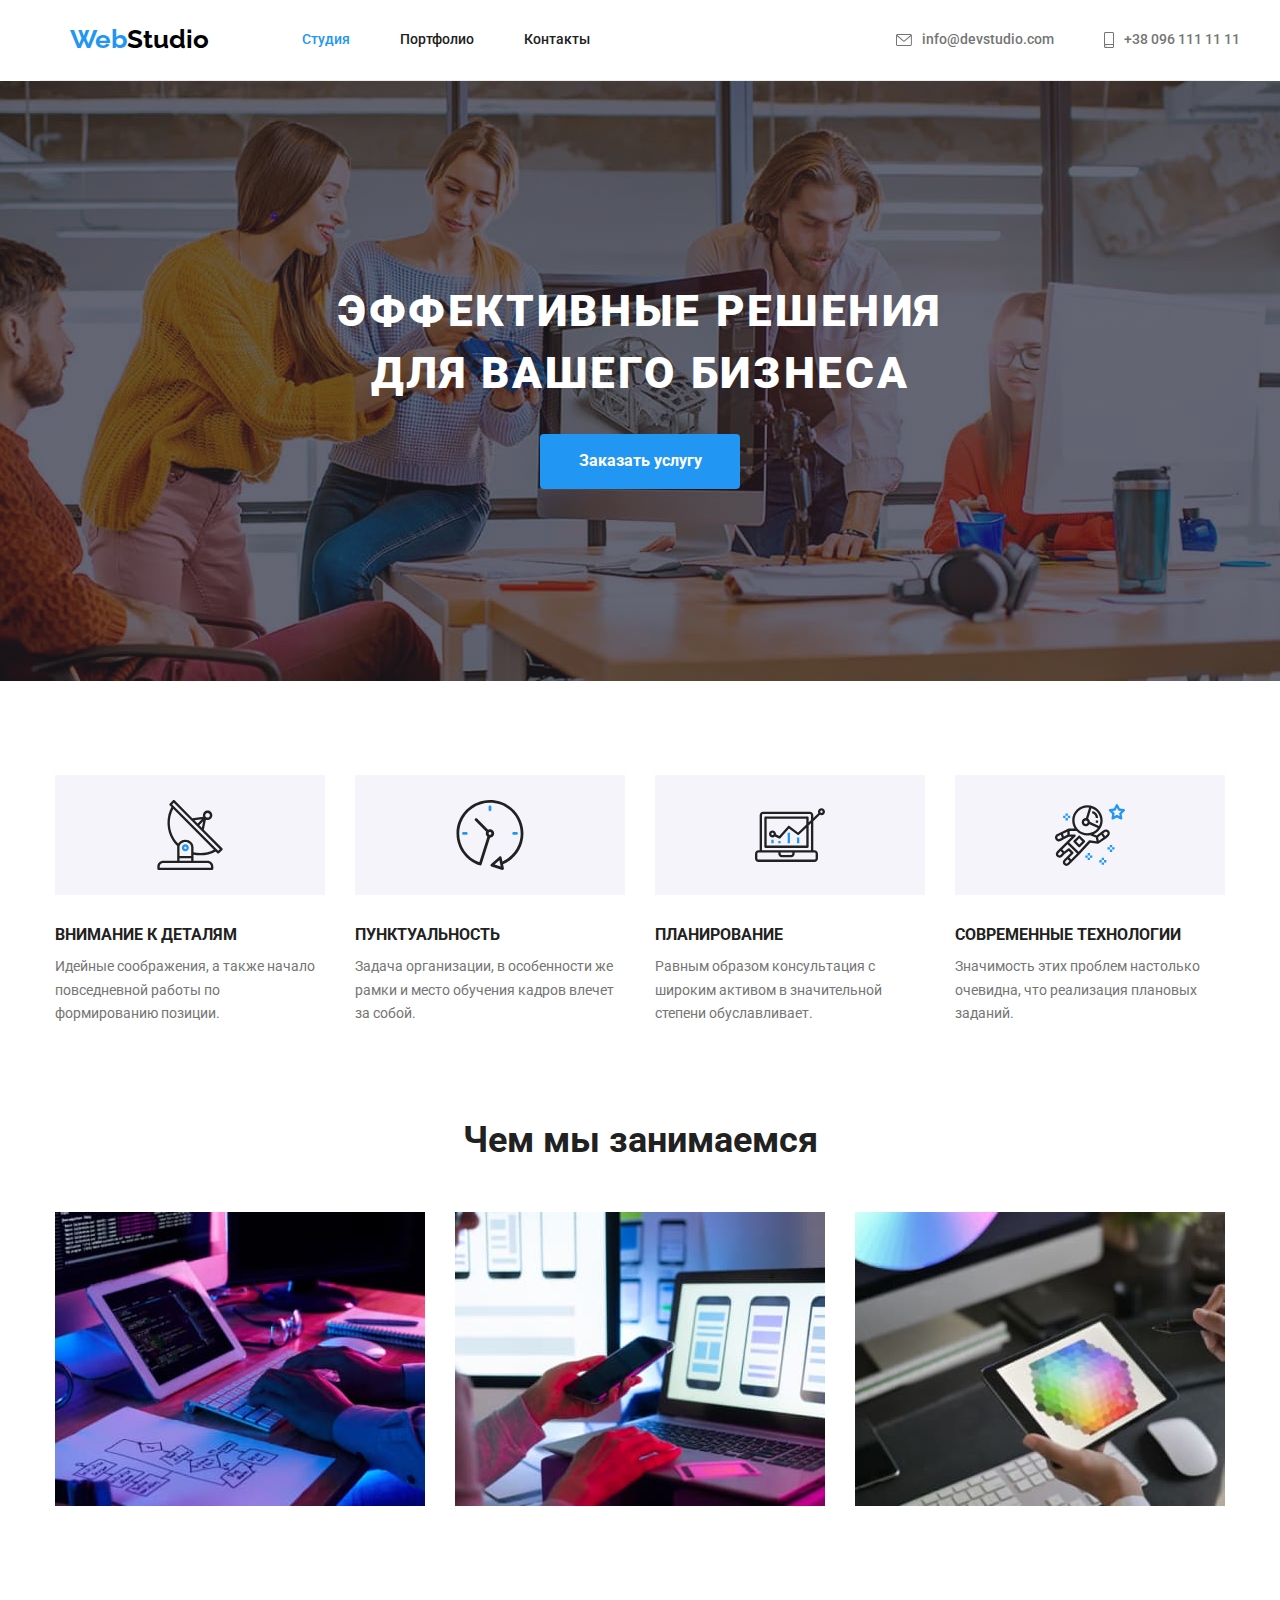
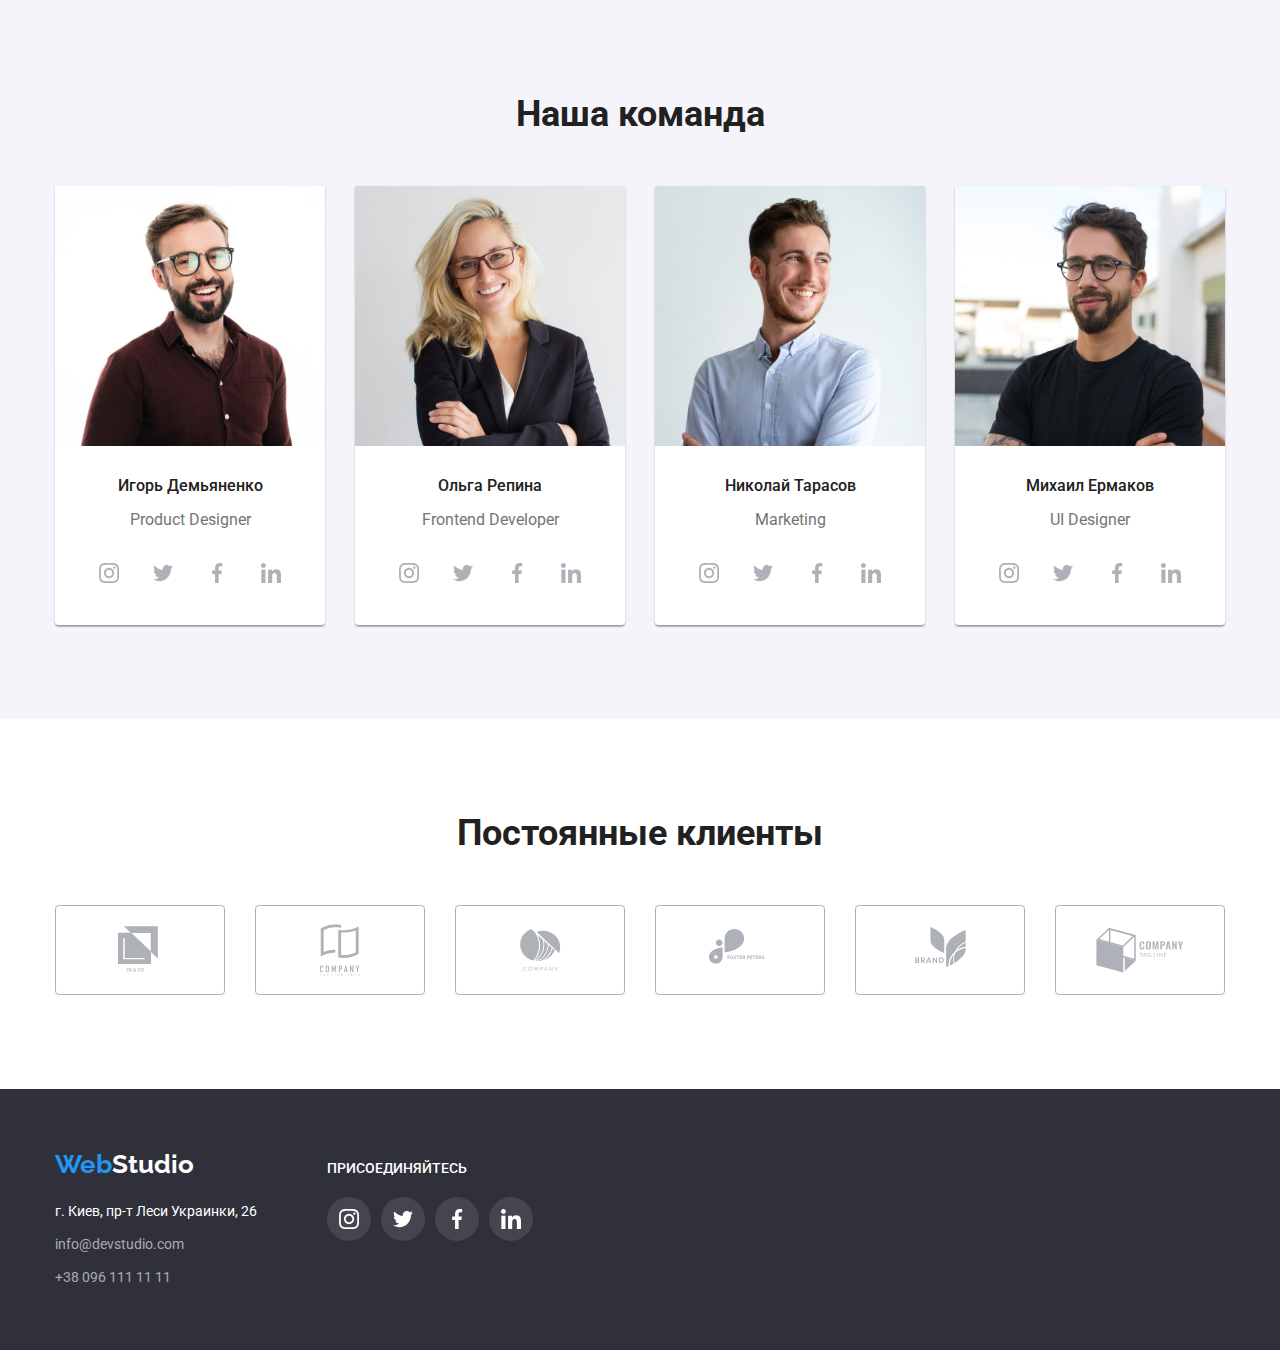
==== index.html @ cbf0e0e3 "Update index.html" ====
<!DOCTYPE html>
<html lang="ru">
<head>
    <meta charset="UTF-8">
    <meta name="viewport" content="width=device-width, initial-scale=1.0">
    <title>WebStudio</title>
    <link rel="stylesheet" href="https://cdnjs.cloudflare.com/ajax/libs/modern-normalize/1.0.0/modern-normalize.min.css">
    <link rel="preconnect" href="https://fonts.gstatic.com">
    <link 
        href="https://fonts.googleapis.com/css2?family=Raleway:wght@700&family=Roboto:wght@400;500;700;900&display=swap"
    rel="stylesheet">
    <link rel="stylesheet" href="./css/styles.css">
</head>
<body>

    <!-- HEADER -->

    <header class="container header">
        <div class="container header-nav">
        <nav class="navigation">
            <a href="./index.html" class="logo">
                <span class="logo-title">Web</span>Studio
            </a>
            <ul class="site-nav list">
                <li class="item"><a href="./index.html" class="site-nav-link current">Студия</a></li>
                <li class="item"><a href="./portfolio.html" class="site-nav-link">Портфолио</a></li>
                <li class="item"><a href="#" class="site-nav-link">Контакты</a></li>
            </ul>
        </nav>
            <ul class="auth-nav list">
                <li class="item">
                    <a href="mailtoinfo@devstudio.com" class="auth-nav-link envelope">
                        <svg class="icon-nav" width="16" height="12">
                            <use href="./images/sprite.svg#envelope"></use>
                        </svg>info@devstudio.com
                    </a>
                </li>
                   
                <li class="item">
                    <a href="tel:+380961111111" class="auth-nav-link smartphone">
                        <svg class="icon-nav" width="10" height="16">
                            <use href="./images/sprite.svg#smartphone"></use>
                        </svg>+38 096 111 11 11
                    </a>
                </li>
                </ul>
        </div> 
    </header>
    <!-- MAIN -->


    <main>
        <section class="hero overlay">
            <div class="container">
                <!-- <div class="hero-text"> -->
                    <h1 class="hero-title">Эффективные решения для вашего бизнеса</h1>
                    <button type="button" class="hero-btn">Заказать услугу</button>
                <!-- </div>  -->
            </div>
        </section>

        <section class="section-specifics">
            <!-- Особенности -->
                <!-- <h2>Особенности</h2> -->
            <div class="container">
                <ul class="features list">
                    <li class="item">
                        <div class="thumb">
                            <svg class="icon" width="70" height="70">
                                <use href="./images/sprite.svg#antenna"></use>
                            </svg>
                        </div>
                        <h3 class="section-subtitle">Внимание к деталям</h3>
                        <p class="section-text">Идейные соображения, а также начало повседневной работы по формированию позиции.</p>
                    </li>
                    <li class="item">
                        <div class="thumb">
                            <svg class="icon" width="70" height="70">
                                <use href="./images/sprite.svg#clock"></use>
                            </svg>
                        </div>
                        <h3 class="section-subtitle">Пунктуальность</h3>
                        <p class="section-text">Задача организации, в особенности же рамки и место обучения кадров влечет за собой.</p>
                    </li>
                    <li class="item">
                        <div class="thumb">
                            <svg class="icon" width="70" height="70">
                                <use href="./images/sprite.svg#diagram"></use>
                            </svg>
                        </div>
                        <h3 class="section-subtitle">Планирование</h3>
                        <p class="section-text">Равным образом консультация с широким активом в значительной степени обуславливает.</p>
                    </li>
                    <li class="item">
                        <div class="thumb">
                            <svg class="icon" width="70" height="70">
                                <use href="./images/sprite.svg#astronaut"></use>
                            </svg>
                        </div>
                        <h3 class="section-subtitle">Современные технологии</h3>
                        <p class="section-text">Значимость этих проблем настолько очевидна, что реализация плановых заданий.</p>
                    </li> 
                </ul> 
            </div> 
        </section>
    <!-- Чем мы занимаемся -->
    <section class="section-function">
        <div class="container">
            <h2 class="section-title">Чем мы занимаемся</h2>
                <ul class="section-work list">
                    <li class="item">
                        <img src="./images/img_1.jpg" alt="Человек за столом пишет код на планшете" width="370" height="294">
                    </li>
                    <li class="item">
                        <img src="./images/img_2.jpg" alt="Человек с телефоном в рука перед ним стоит ноутбук" width="370" height="294">
                    </li>
                    <li class="item">
                        <img src="./images/img_3.jpg" alt="Человек с планшетом в руках" width="370" height="294">
                    </li>
                </ul>
        </div>
    </section>
    <!-- Наша команда -->
    <section class="section instruction">
        <div class="container">
            <h2 class="section-title">Наша команда</h2>
                <ul class="section-instruction list">
                    <li class="item">
                        <img src="./images/team/igor.jpg" alt="Игорь Демьяненко" width="270" height="260">
                        <div class="masters-contact">
                            <h3 class="section-team">Игорь Демьяненко</h3>
                            <p lang="en" class="section-team-text">Product Designer</p>
                            <ul class="social-list list">
                                <li class="social-list-item">
                                    <a href="" class="social-list-link">
                                        <svg class="social-list-icon">
                                            <use href="./images/sprite.svg#instagram"></use>
                                        </svg>
                                    </a>
                                </li>
                                <li class="social-list-item">
                                    <a href="" class="social-list-link">
                                        <svg class="social-list-icon">
                                            <use href="./images/sprite.svg#twitter"></use>
                                        </svg>
                                    </a>
                                </li>
                                <li class="social-list-item">
                                    <a href="" class="social-list-link">
                                        <svg class="social-list-icon">
                                            <use href="./images/sprite.svg#facebook"></use>
                                        </svg>
                                    </a>
                                </li>
                                <li class="social-list-item">
                                    <a href="" class="social-list-link">
                                        <svg class="social-list-icon">
                                            <use href="./images/sprite.svg#linkedin"></use>
                                        </svg>
                                    </a>
                                </li>
                            </ul>
                        </div>
                    </li>
                    <li class="item">
                        <img src="./images/team/olga.jpg" alt="Ольга Репина" width="270" height="260">
                        <div class="masters-contact">
                            <h3 class="section-team">Ольга Репина</h3>
                            <p lang="en" class="section-team-text">Frontend Developer</p>
                            <ul class="social-list list">
                                <li class="social-list-item">
                                    <a href="" class="social-list-link">
                                        <svg class="social-list-icon">
                                            <use href="./images/sprite.svg#instagram"></use>
                                        </svg>
                                    </a>
                                </li>
                                <li class="social-list-item">
                                    <a href="" class="social-list-link">
                                        <svg class="social-list-icon">
                                            <use href="./images/sprite.svg#twitter"></use>
                                        </svg>
                                    </a>
                                </li>
                                <li class="social-list-item">
                                    <a href="" class="social-list-link">
                                        <svg class="social-list-icon">
                                            <use href="./images/sprite.svg#facebook"></use>
                                        </svg>
                                    </a>
                                </li>
                                <li class="social-list-item">
                                    <a href="" class="social-list-link">
                                        <svg class="social-list-icon">
                                            <use href="./images/sprite.svg#linkedin"></use>
                                        </svg>
                                    </a>
                                </li>
                            </ul>
                        </div>
                    </li>
                    <li class="item">
                        <img src="./images/team/nikolay.jpg" alt="Николай Тарасов" width="270" height="260">
                        <div class="masters-contact">
                            <h3 class="section-team">Николай Тарасов</h3>
                            <p lang="en" class="section-team-text">Marketing</p>
                            <ul class="social-list list">
                                <li class="social-list-item">
                                    <a href="" class="social-list-link">
                                        <svg class="social-list-icon">
                                            <use href="./images/sprite.svg#instagram"></use>
                                        </svg>
                                    </a>
                                </li>
                                <li class="social-list-item">
                                    <a href="" class="social-list-link">
                                        <svg class="social-list-icon">
                                            <use href="./images/sprite.svg#twitter"></use>
                                        </svg>
                                    </a>
                                </li>
                                <li class="social-list-item">
                                    <a href="" class="social-list-link">
                                        <svg class="social-list-icon">
                                            <use href="./images/sprite.svg#facebook"></use>
                                        </svg>
                                    </a>
                                </li>
                                <li class="social-list-item">
                                    <a href="" class="social-list-link">
                                        <svg class="social-list-icon">
                                            <use href="./images/sprite.svg#linkedin"></use>
                                        </svg>
                                    </a>
                                </li>
                            </ul>
                        </div>
                    </li>
                    <li class="item">
                        <img src="./images/team/michele.jpg" alt="Михаил Ермаков" width="270" height="260">
                        <div class="masters-contact">
                            <h3 class="section-team">Михаил Ермаков</h3>
                            <p lang="en" class="section-team-text">UI Designer</p>
                            <ul class="social-list list">
                                <li class="social-list-item">
                                    <a href="" class="social-list-link">
                                        <svg class="social-list-icon">
                                            <use href="./images/sprite.svg#instagram"></use>
                                        </svg>
                                    </a>
                                </li>
                                <li class="social-list-item">
                                    <a href="" class="social-list-link">
                                        <svg class="social-list-icon">
                                            <use href="./images/sprite.svg#twitter"></use>
                                        </svg>
                                    </a>
                                </li>
                                <li class="social-list-item">
                                    <a href="" class="social-list-link">
                                        <svg class="social-list-icon">
                                            <use href="./images/sprite.svg#facebook"></use>
                                        </svg>
                                    </a>
                                </li>
                                <li class="social-list-item">
                                    <a href="" class="social-list-link">
                                        <svg class="social-list-icon">
                                            <use href="./images/sprite.svg#linkedin"></use>
                                        </svg>
                                    </a>
                                </li>
                            </ul>
                        </div>
                </ul>
        </div>
    </section>

    <section class="section company-clients">
            <div class="container">
                <h2 class="section-title">Постоянные клиенты</h2>
                <ul class="company-list list">
                    <li class="company-list-item">
                        <a href="" class="company-list-link">
                            <svg class="company-list-icon" width="44" height="49">
                                <use href="./images/sprite.svg#yaco"></use>
                            </svg>
                        </a>
                    </li>
                    <li class="company-list-item">
                        <a href="" class="company-list-link">
                            <svg class="company-list-icon" width="40" height="52">
                                <use href="./images/sprite.svg#company-tagline-here"></use>
                            </svg>
                        </a>
                    </li>
                    <li class="company-list-item">
                        <a href="" class="company-list-link">
                            <svg class="company-list-icon" width="41" height="42">
                                <use href="./images/sprite.svg#company"></use>
                            </svg>
                        </a>
                    </li>
                    <li class="company-list-item">
                        <a href="" class="company-list-link">
                            <svg class="company-list-icon" width="79" height="42">
                                <use href="./images/sprite.svg#foster-peters"></use>
                            </svg>
                        </a>
                    </li>
                    <li class="company-list-item">
                        <a href="" class="company-list-link">
                            <svg class="company-list-icon" width="59" height="47">
                                <use href="./images/sprite.svg#brand"></use>
                            </svg>
                        </a>
                    </li>
                    <li class="company-list-item">
                        <a href="" class="company-list-link">
                            <svg class="company-list-icon" width="88" height="45">
                                <use href="./images/sprite.svg#company-tagline"></use>
                            </svg>
                        </a>
                    </li>
                </ul>
            </div>
    </section>
    </main>

    <!-- FOOTER -->

    <footer class="section-footer">
        <div class="container footer">
            <div class="footer-adress">
                <a href="./index.html" class="footer-logo">
                <span class="logo-title">Web</span>Studio
                </a>
                <address>
                <p class="footer-contacts">г. Киев, пр-т Леси Украинки, 26</p>
                <ul class="footer-nav list">
                    <li class="item"><a href="mailtoinfo@devstudio.com" class="button">info@devstudio.com</a></li>
                    <li class="item"><a href="tel:+380961111111" class="button">+38 096 111 11 11</a></li>
                </ul>  
                </address>
            </div>
            <div class="footer-social">
                <p class="conect">ПРИСОЕДИНЯЙТЕСЬ</p>
                <ul class="footer-social-list list">
                    <li class="footer-social-item">
                        <a href="" class="footer-social-link">
                            <svg class="footer-social-icon">
                                <use href="./images/sprite.svg#instagram"></use>
                            </svg>
                        </a>
                    </li>
                    <li class="footer-social-item">
                        <a href="" class="footer-social-link">
                            <svg class="footer-social-icon">
                                <use href="./images/sprite.svg#twitter"></use>
                            </svg>
                        </a>
                    </li>
                    <li class="footer-social-item">
                        <a href="" class="footer-social-link">
                            <svg class="footer-social-icon">
                                <use href="./images/sprite.svg#facebook"></use>
                            </svg>
                        </a>
                    </li>
                    <li class="footer-social-item">
                        <a href="" class="footer-social-link">
                            <svg class="footer-social-icon">
                                <use href="./images/sprite.svg#linkedin"></use>
                            </svg>
                        </a>
                    </li>
                </ul>

            </div>
        </div>
        
    </footer>
    
</body>
</html>
---- css/styles.css ----
:root {
  --primary-text-color: #212121;
  --title-text-color: #757575;
  --accent-color: #2196f3;
  --primary-write-color: #ffffff;
  --secondary-bg-color: #2f303a;
  --subsecondary-bg-color: #f5f4fa;
  --logo-black-color: #000000;
  --icon-color: #afb1b8;
  --bg-gradient: rgba(47, 48, 58, 0.4);
}

body {
  background-color: var(--primary-write-color);
  color: var(--title-text-color);
  font-family: Roboto, sans-serif;
  font-weight: 500;
  font-size: 14px;
  line-height: 1.2;
}

.list {
  list-style: none;
  padding: 0;
  margin: 0;
}

.container {
  margin-left: auto;
  margin-right: auto;
  padding-left: 15px;
  padding-right: 15px;
  width: 1200px;
}

h1,
h2,
h3,
h4,
h5,
h6,
p {
  margin: 0;
}

img {
  display: block;
}

/* =====HEADER===== */

.header {
  border-bottom: 1px solid #ECECEC;
}

.header-nav {
  display: flex;
  align-items: center;
}

.navigation {
  display: flex;
  align-items: center;
}

.logo {
  display: inline-block;
  padding-top: 24px;
  padding-bottom: 25px;
  margin-right: 93px;

  color: var(--logo-black-color);
  font-family: Raleway, sans-serif;
  font-weight: 700;
  font-size: 26px;
  text-decoration: none;
}

.logo-title {
  color: var(--accent-color);
}

.site-nav {
  display: flex;
}

.site-nav .item:not(:last-child) {
  margin-right: 50px;
}

.site-nav-link {
  display: block;
  padding-top: 32px;
  padding-bottom: 32px;

  color: var(--primary-text-color);
  line-height: 1.14;
  text-decoration: none;
}

.site-nav-link:hover,
.site-nav-link:focus {
  color: var(--accent-color);
}

.site-nav-link.current {
  color: var(--accent-color);
}

.auth-nav {
  display: flex;
  margin-left: auto;
}

.auth-nav .item:not(:last-child) {
  margin-right: 50px;
}

.auth-nav-link {
  display: flex;
  align-items: center;
  padding-top: 32px;
  padding-bottom: 32px;

  color: var(--title-text-color);
  line-height: 1.14;
  text-decoration: none;
}

.auth-nav-link:hover,
.auth-nav-link:focus {
  color: var(--accent-color);
}

.auth-nav-link:hover .icon-nav,
.auth-nav-link:focus .icon-nav {
  fill: var(--accent-color);
}

.icon-nav {
  margin-right: 10px;
  fill: var(--title-text-color);
}

/* =====END HEADER=====  */

/* =====MAIN===== */

/* Hero */

.overlay {
  max-width: 1600px;
  height: 600px;
  margin-right: auto;
  margin-left: auto;
  background-image: linear-gradient(
      to right,
      var(--bg-gradient),
      var(--bg-gradient)
    ),
    url(../images/bg/hero-bg.jpg);
  background-repeat: no-repeat;
  background-position: center;
  background-size: cover;
}

.visually-hidden:not(:focus):not(:active),
input[type="checkbox"].visually-hidden,
input[type="radio"].visually-hidden {
  position: absolute;
  width: 1px;
  height: 1px;
  margin: -1px;
  border: 0;
  padding: 0;
  white-space: nowrap;
  clip-path: inset(100%);
  clip: rect(0 0 0 0);
  overflow: hidden;
}

.hero {
  background-color: var(--secondary-bg-color);
  text-align: center;
  padding-top: 200px;
  padding-bottom: 200px;
}

/* .hero-text {
  margin-left: auto;
  margin-right: auto;
  max-width: 650px;
  height: 200px;
} */

.hero-title {
  width: 700px;
   margin: 0 auto 30px;
   font-weight: 900;
  font-size: 44px;
  line-height: 1.4;
  letter-spacing: .06em;
  text-transform: uppercase;
  color: var(--primary-write-color);
}

.section-progress {
  padding-top: 94px;
  padding-bottom: 94px;
}

.section-specifics {
  padding-top: 94px;
  padding-bottom: 94px;
}

.features {
  display: flex;
  flex-wrap: wrap;
}

.features .item {
  max-width: 270px;
}

.thumb {
  display: flex;
  justify-content: center;
  align-items: center;
  height: 120px;
  margin-bottom: 30px;
  background-color: var(--subsecondary-bg-color);
}

.features .item.item:not(:last-child) {
  margin-right: 30px;
}

.section-subtitle {
  margin-top: 0;
  margin-bottom: 10px;

  color: var(--primary-text-color);
  font-weight: 700;
  text-transform: uppercase;
}

.section-text {
  margin: 0 0;

  font-weight: 400;
  color: var(--title-text-color);
  line-height: 1.7;
}

.section-function {
  padding-bottom: 94px;
}

.section-title {
  margin-top: 0;
  margin-bottom: 50px;

  color: var(--primary-text-color);
  font-weight: 700;
  font-size: 36px;
  line-height: 1.16;
  text-align: center;
}

.section-work {
  display: flex;
}

.section-work .item {
  width: 370px;
}

.section-work .item:not(:last-child) {
  margin-right: 30px;
}

.instruction {
  padding-top: 94px;
  padding-bottom: 94px;
  background-color: var(--subsecondary-bg-color);
}

.section-instruction {
  display: flex;
}

.section-instruction .item {
  width: 270px;

  box-shadow: 0px 2px 1px 0px rgba(0, 0, 0, 0.2),
    0px 1px 1px 0px rgba(0, 0, 0, 0.14), 0px 1px 3px 0px rgba(0, 0, 0, 0.12);
  border-radius: 0px 0px 4px 4px;
}

.section-instruction .item:not(:last-child) {
  margin-right: 30px;
}

.masters-contact {
  text-align: center;

  border-radius: 0px 0px 4px 4px;

  padding: 30px 32px;
  width: 270px;
  background-color: var(--primary-write-color);
}

.section-team {
  font-weight: 500;
  margin-bottom: 10px;

  color: var(--primary-text-color);
  font-size: 16px;
}

.section-team-text {
  font-weight: 400;
  font-size: 16px;
  line-height: 1.9;
  margin-bottom: 16px;
}

.social-list {
  display: flex;
  justify-content: space-between;
}

.social-list-item {
  width: 44px;
  height: 44px;
}

.social-list-link {
  display: flex;
  justify-content: center;
  align-items: center;
  width: 100%;
  height: 100%;
  background-color: var(--primary-write-color);
  border-radius: 50%;
  fill: var(--icon-color);
}

.social-list-link:hover,
.social-list-link:focus {
  background-color: var(--accent-color);
}

.social-list-link:hover .social-list-icon,
.social-list-link:focus .social-list-icon {
  fill: var(--primary-write-color);
}

.social-list-icon {
  width: 20px;
  height: 20px;
}

/* button */

.button-nav {
  justify-content: center;
  display: flex;
  margin-bottom: 35px;
}

.button-nav .item:not(:last-child) {
  margin-right: 8.16px;
}

.btn {
  border: none;
  border-radius: 4px;
  padding: 6px 22px;

  color: var(--primary-text-color);
  background-color: var(--primary-write-color);

  font-weight: 500;
}

.hero-btn {
  min-width: 200px;
  border-radius: 4px;
  border-color: transparent;
  padding: 10px 32px;
  cursor: pointer;

  color: var(--primary-write-color);
  background-color: var(--accent-color);
  font-weight: 700;
  font-size: 16px;
  line-height: 1.9;
}

.button-nav .btn {
  color: var(--primary-text-color);
  background-color: var(--subsecondary-bg-color);
  font-family: inherit;
  font-size: 16px;
  line-height: 1.6;
  cursor: pointer;
}

.button-nav .btn:hover,
.button-nav .btn:focus {
  color: var(--primary-write-color);
  background-color: var(--accent-color);
  box-shadow: 0px 3px 1px rgb(0 0 0 / 10%), 0px 1px 2px rgb(0 0 0 / 8%),
    0px 2px 2px rgb(0 0 0 / 12%);
}

/* Works */

.content {
  display: flex;
  flex-wrap: wrap;
}

.flex-content {
  width: 370px;
  margin-right: 30px;
  margin-bottom: 30px;
}


.flex-content:nth-child(3n) {
  margin-right: 0;
}

.flex-content:nth-last-child(-n + 3) {
  margin-bottom: 0;
}

.content-link {
  display: block;
  text-decoration: none;
}

.content-link:hover,
.content-link:focus {
  box-shadow: 0px 1px 1px rgba(0, 0, 0, 0.12),
 0px 4px 4px rgba(0, 0, 0, 0.06),
 1px 4px 6px rgba(0, 0, 0, 0.16);

}

.content-link .content-title {
  color: var(--primary-text-color);
  font-weight: 700;
  font-size: 18px;
  line-height: 2;
}

.content-box {
  padding: 20px 24px;
  width: 370px;
  border-right: 1px solid #eeeeee;
  border-bottom: 1px solid #eeeeee;
  border-left: 1px solid #eeeeee;
}

.content-title {
  margin-bottom: 4px;
}

.content-text {
  color: var(--title-text-color);
  font-size: 16px;
  line-height: 1.9;
}

/* =====CLIENTS===== */

.company-clients {
  padding-top: 94px;
  padding-bottom: 94px;
}

.company-list {
  display: flex;
  justify-content: space-between;
}

.company-list-item {
  width: 170px;
  height: 90px;
}

.company-list-link {
  display: flex;
  justify-content: center;
  align-items: center;
  border: 1px solid var(--icon-color);
  border-radius: 4px;
  width: 100%;
  height: 100%;
  fill: var(--icon-color)
}

.company-list-link:hover,
.company-list-link:focus {
  border-color: var(--accent-color);
}

.company-list-link:hover .company-list-icon,
.company-list-link:focus .company-list-icon {
  fill: var(--accent-color);
}


/* =====END CLIENTS===== */

/* =====END MAIN===== */

/* =====FOOTER===== */

.section-footer {
  padding-top: 60px;
  padding-bottom: 60px;
  background-color: var(--secondary-bg-color);
}

.footer {
  display: flex;
  align-items: baseline;
}

.footer-logo {
  display: inline-block;
  margin-bottom: 20px;

  color: var(--primary-write-color);
  font-family: Raleway, sans-serif;
  font-weight: 700;
  font-size: 26px;
  text-decoration: none;
}

.footer-contacts {
  margin-top: 0;
  margin-bottom: 9px;

  color: var(--primary-write-color);
  font-style: normal;
  font-weight: 400;
  line-height: 1.7;
}

.footer-nav {
  display: inline-block;
  margin-top: 0;
}

.footer-nav .button {
  color: rgba(255, 255, 255, 0.6);
  font-style: normal;
  line-height: 1.7;
  text-decoration: none;
}

.footer-nav .button:hover,
.footer-nav .button:focus {
  color: var(--accent-color);
}

.footer-nav .item {
  font-weight: 400;
}

.footer-nav .item:not(:last-child) {
  margin-bottom: 9px;
}
/* 
.footer-adress {
  display: flex;
} */

.footer-social {
  margin-left: 70px;
  width: 206px;
}

.footer-social-list {
  display: flex;
  justify-content: space-between;
}

.footer-social-item {
  width: 44px;
  height: 44px;
}

.footer-social-link {
  display: flex;
  justify-content: center;
  align-items: center;
  width: 100%;
  height: 100%;
  background-color: rgba(255, 255, 255, 0.1);
  border-radius: 50%;
  fill: var(--primary-write-color)
}

.footer-social-link:hover,
.footer-social-link:focus {
  background-color: var(--accent-color);
}

.footer-social-icon {
  width: 20px;
  height: 20px;
}

.conect {
  color: var(--primary-write-color);
  margin-bottom: 20px;
}
/* =====END FOOTER===== */
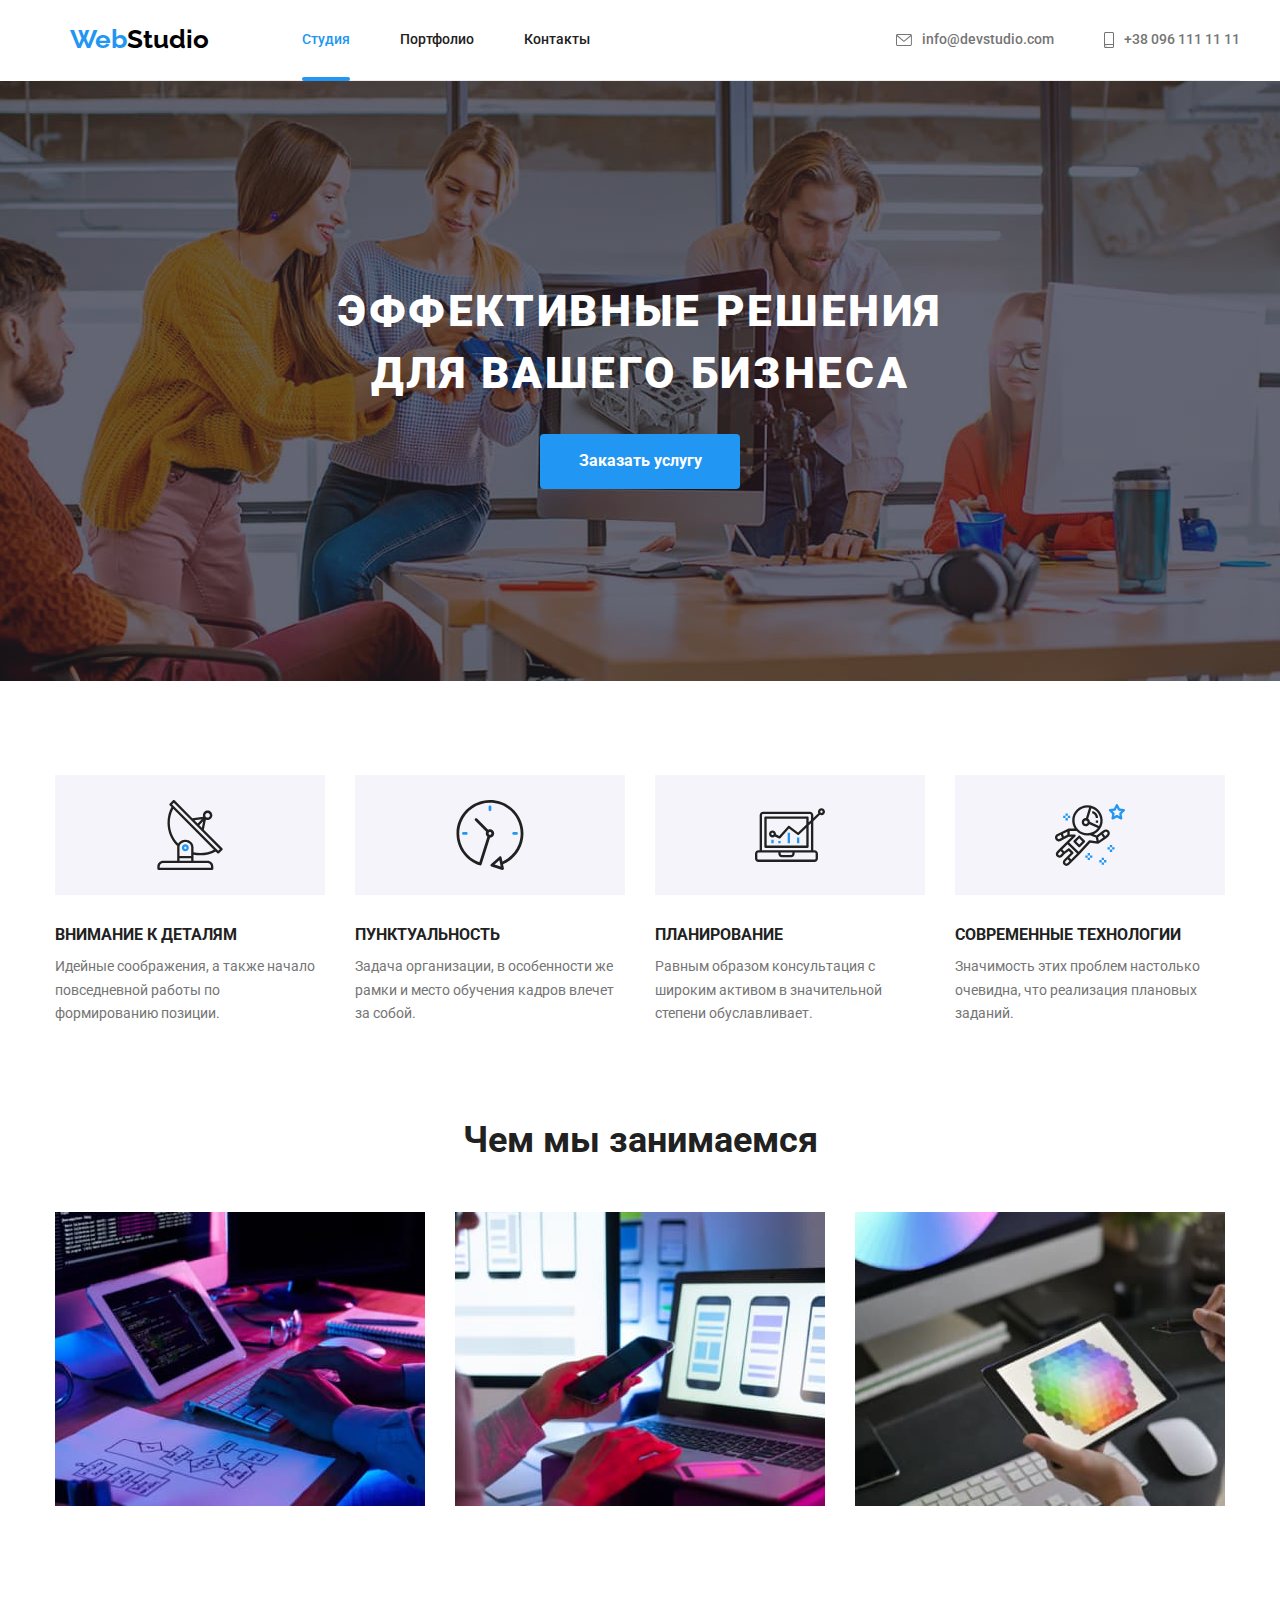
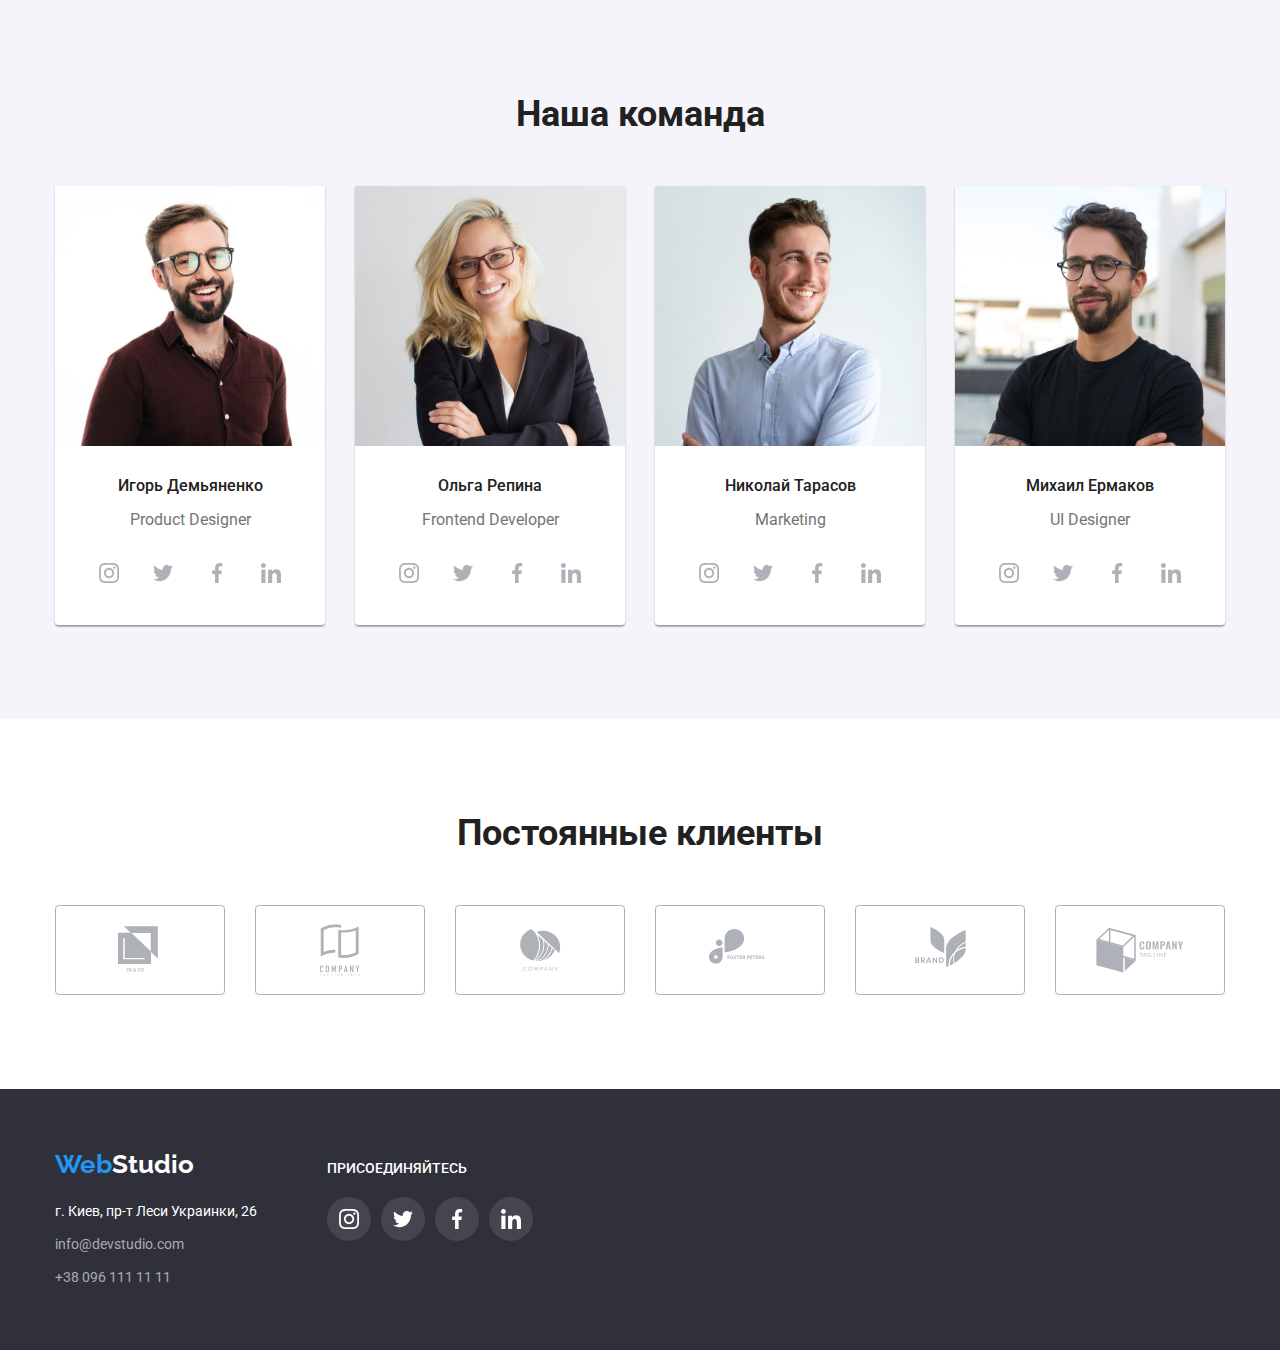
==== commit 97ccc44f: "оформление декоративных эффектов" ====
--- a/index.html
+++ b/index.html
@@ -22,13 +22,13 @@
                 <span class="logo-title">Web</span>Studio
             </a>
             <ul class="site-nav list">
-                <li class="item"><a href="./index.html" class="site-nav-link current">Студия</a></li>
-                <li class="item"><a href="./portfolio.html" class="site-nav-link">Портфолио</a></li>
-                <li class="item"><a href="#" class="site-nav-link">Контакты</a></li>
+                <li class="site-nav-item"><a href="./index.html" class="site-nav-link current">Студия</a></li>
+                <li class="site-nav-item"><a href="./portfolio.html" class="site-nav-link">Портфолио</a></li>
+                <li class="site-nav-item"><a href="#" class="site-nav-link">Контакты</a></li>
             </ul>
         </nav>
             <ul class="auth-nav list">
-                <li class="item">
+                <li class="auth-nav-item">
                     <a href="mailtoinfo@devstudio.com" class="auth-nav-link envelope">
                         <svg class="icon-nav" width="16" height="12">
                             <use href="./images/sprite.svg#envelope"></use>
@@ -36,7 +36,7 @@
                     </a>
                 </li>
                    
-                <li class="item">
+                <li class="auth-nav-item">
                     <a href="tel:+380961111111" class="auth-nav-link smartphone">
                         <svg class="icon-nav" width="10" height="16">
                             <use href="./images/sprite.svg#smartphone"></use>
--- a/css/styles.css
+++ b/css/styles.css
@@ -84,9 +84,10 @@
   display: flex;
 }
 
-.site-nav .item:not(:last-child) {
+.site-nav-item:not(:last-child) {
   margin-right: 50px;
 }
+
 
 .site-nav-link {
   display: block;
@@ -96,7 +97,36 @@
   color: var(--primary-text-color);
   line-height: 1.14;
   text-decoration: none;
-}
+
+  position: relative;
+  transition: color 250ms cubic-bezier(0.4, 0, 0.2, 1);
+
+}
+
+.site-nav-link::after {
+  content: "";
+
+  position: absolute;
+  bottom: -1px;
+
+  display: block;
+  width: 100%;
+  height: 4px;
+  background-color: var(--accent-color);
+  border-radius: 2px;
+
+  opacity: 0;
+  transition: opacity 250ms cubic-bezier(0.4, 0, 0.2, 1);
+}
+
+.site-nav-link:hover::after {
+  opacity: 1;
+}
+
+.site-nav-link.current::after {
+  opacity: 1;
+}
+
 
 .site-nav-link:hover,
 .site-nav-link:focus {
@@ -112,7 +142,7 @@
   margin-left: auto;
 }
 
-.auth-nav .item:not(:last-child) {
+.auth-nav-item:not(:last-child) {
   margin-right: 50px;
 }
 
@@ -125,6 +155,8 @@
   color: var(--title-text-color);
   line-height: 1.14;
   text-decoration: none;
+
+  transition: color 250ms cubic-bezier(0.4, 0, 0.2, 1);
 }
 
 .auth-nav-link:hover,
@@ -346,6 +378,9 @@
   background-color: var(--primary-write-color);
   border-radius: 50%;
   fill: var(--icon-color);
+
+  transition: background-color 250ms cubic-bezier(0.4, 0, 0.2, 1),
+  fill 250ms cubic-bezier(0.4, 0, 0.2, 1);
 }
 
 .social-list-link:hover,
@@ -407,6 +442,11 @@
   font-size: 16px;
   line-height: 1.6;
   cursor: pointer;
+
+    transition: color 250ms cubic-bezier(0.4, 0, 0.2, 1), 
+    background-color 250ms cubic-bezier(0.4, 0, 0.2, 1);
+
+
 }
 
 .button-nav .btn:hover,
@@ -607,6 +647,9 @@
   background-color: rgba(255, 255, 255, 0.1);
   border-radius: 50%;
   fill: var(--primary-write-color)
+
+
+  /* transition: background-color 250ms cubic-bezier(0.4, 0, 0.2, 1); */
 }
 
 .footer-social-link:hover,
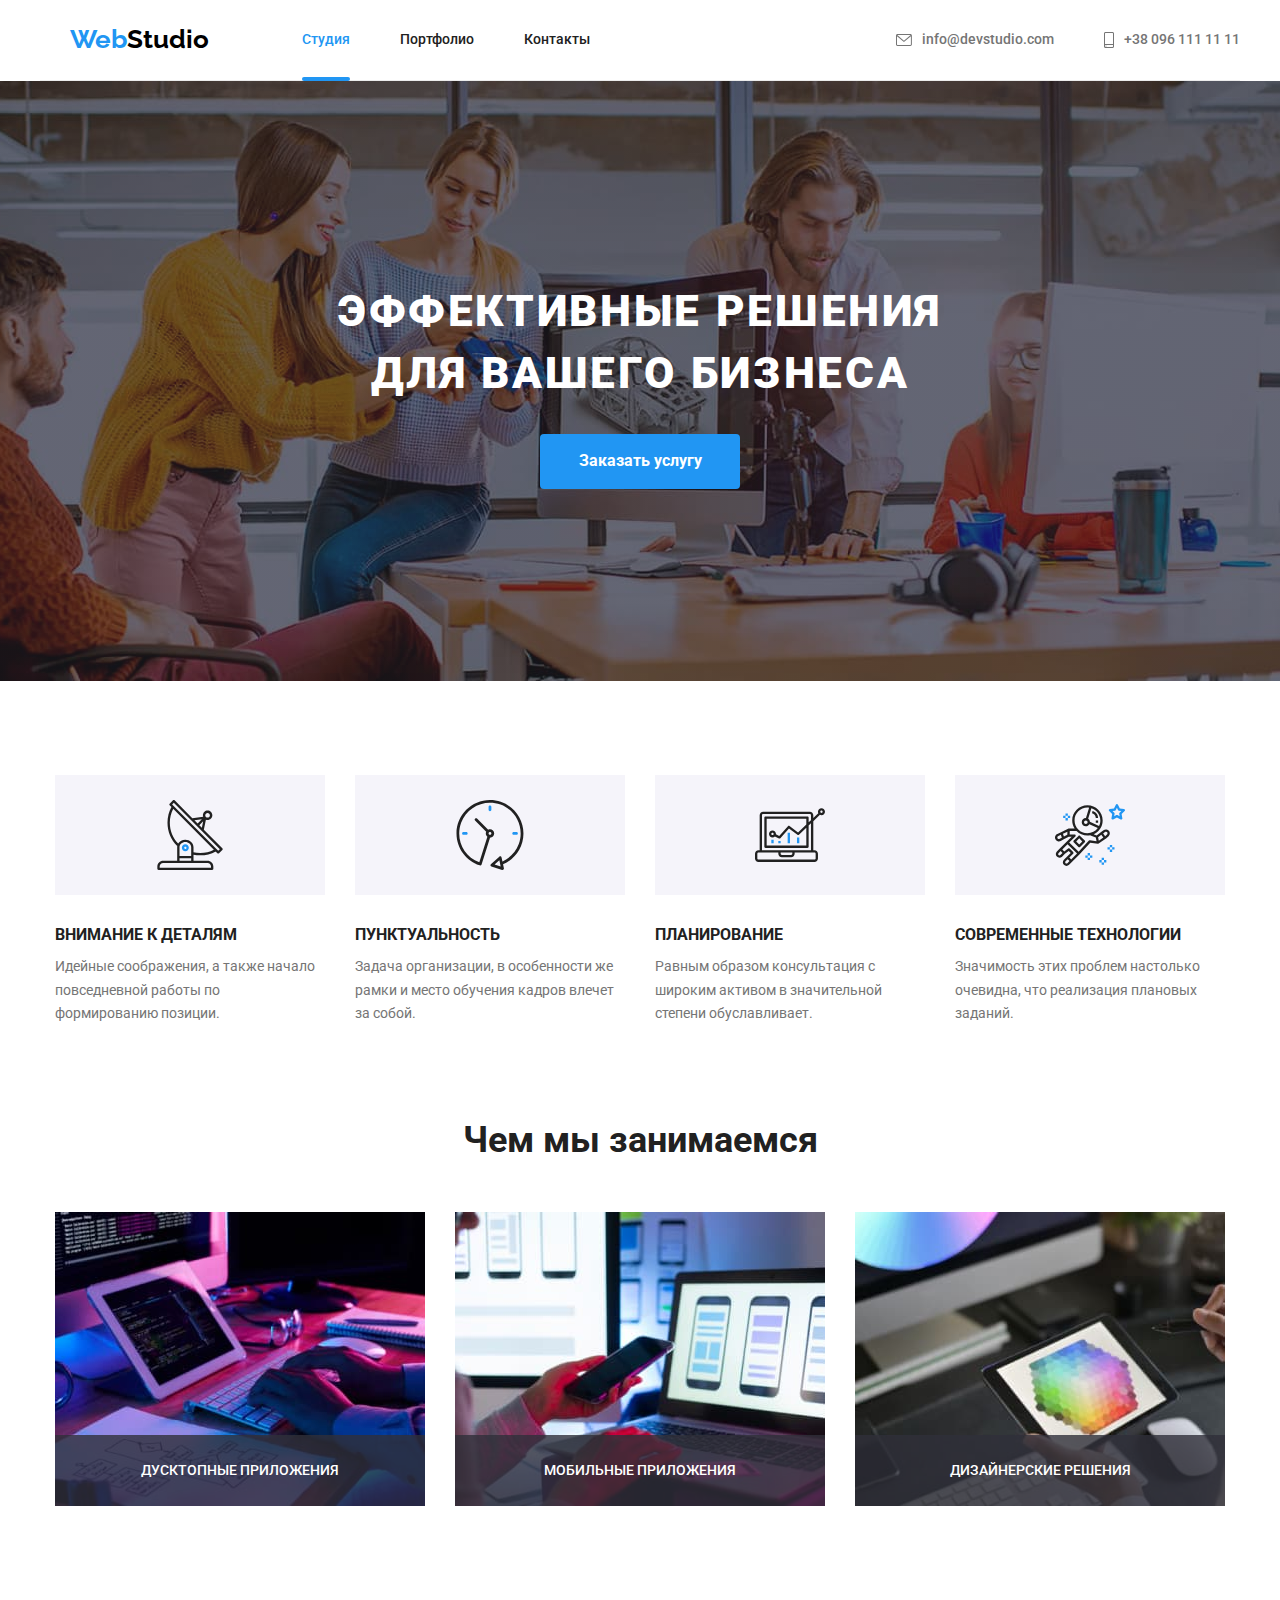
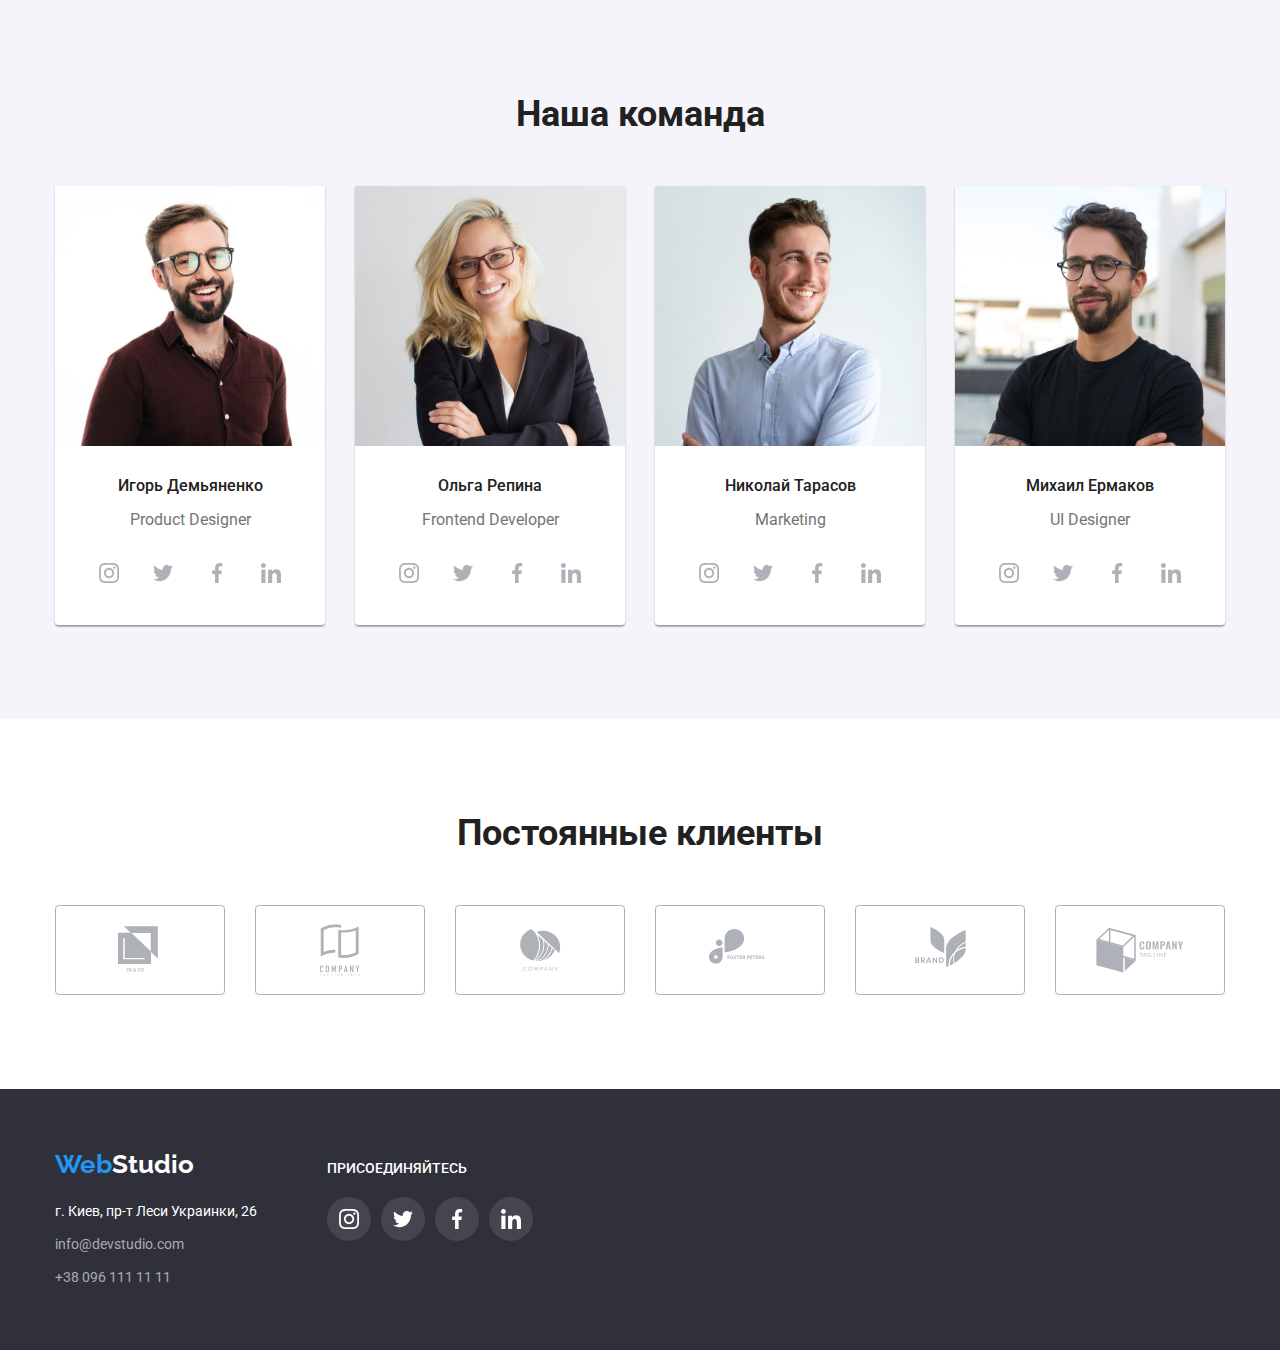
==== commit 1e452c42: "оформление декоративных эффектов" ====
--- a/index.html
+++ b/index.html
@@ -108,15 +108,18 @@
         <div class="container">
             <h2 class="section-title">Чем мы занимаемся</h2>
                 <ul class="section-work list">
-                    <li class="item">
-                        <img src="./images/img_1.jpg" alt="Человек за столом пишет код на планшете" width="370" height="294">
-                    </li>
-                    <li class="item">
-                        <img src="./images/img_2.jpg" alt="Человек с телефоном в рука перед ним стоит ноутбук" width="370" height="294">
-                    </li>
-                    <li class="item">
-                        <img src="./images/img_3.jpg" alt="Человек с планшетом в руках" width="370" height="294">
-                    </li>
+                            <li class="section-work-item">
+                                <img src="./images/img_1.jpg" alt="Человек за столом пишет код на планшете" width="370" height="294">
+                                     <p class="section-work-text">ДУСКТОПНЫЕ ПРИЛОЖЕНИЯ</p>
+                            </li>
+                            <li class="section-work-item">
+                                <img src="./images/img_2.jpg" alt="Человек с телефоном в рука перед ним стоит ноутбук" width="370" height="294">
+                                    <p class="section-work-text">МОБИЛЬНЫЕ ПРИЛОЖЕНИЯ</p>
+                            </li>
+                            <li class="section-work-item">
+                                <img src="./images/img_3.jpg" alt="Человек с планшетом в руках" width="370" height="294">
+                                    <p class="section-work-text">ДИЗАЙНЕРСКИЕ РЕШЕНИЯ</p>
+                            </li>
                 </ul>
         </div>
     </section>
--- a/css/styles.css
+++ b/css/styles.css
@@ -8,6 +8,8 @@
   --logo-black-color: #000000;
   --icon-color: #afb1b8;
   --bg-gradient: rgba(47, 48, 58, 0.4);
+  --timing-function: cubic-bezier(0.4, 0, 0.2, 1);
+  --duration: 250ms;
 }
 
 body {
@@ -99,7 +101,7 @@
   text-decoration: none;
 
   position: relative;
-  transition: color 250ms cubic-bezier(0.4, 0, 0.2, 1);
+  transition: color var(--duration) var(--timing-function);
 
 }
 
@@ -116,7 +118,7 @@
   border-radius: 2px;
 
   opacity: 0;
-  transition: opacity 250ms cubic-bezier(0.4, 0, 0.2, 1);
+  transition: opacity var(--duration) var(--timing-function);
 }
 
 .site-nav-link:hover::after {
@@ -156,7 +158,7 @@
   line-height: 1.14;
   text-decoration: none;
 
-  transition: color 250ms cubic-bezier(0.4, 0, 0.2, 1);
+  transition: color var(--duration) var(--timing-function);
 }
 
 .auth-nav-link:hover,
@@ -218,12 +220,6 @@
   padding-bottom: 200px;
 }
 
-/* .hero-text {
-  margin-left: auto;
-  margin-right: auto;
-  max-width: 650px;
-  height: 200px;
-} */
 
 .hero-title {
   width: 700px;
@@ -304,13 +300,30 @@
   display: flex;
 }
 
-.section-work .item {
+.section-work-item {
   width: 370px;
-}
-
-.section-work .item:not(:last-child) {
+  position: relative;
+}
+
+.section-work-text {
+  position: absolute;
+  left: 0;
+  bottom: 0;
+  width: 100%;
+  min-height: 70px;
+  padding-top: 27px;
+  padding-bottom: 27px;
+  text-align: center;
+  color: var(--primary-write-color);
+  background-color: rgba(47, 48, 58, 0.8);
+}
+
+
+.section-work-item:not(:last-child) {
   margin-right: 30px;
 }
+
+
 
 .instruction {
   padding-top: 94px;
@@ -379,8 +392,8 @@
   border-radius: 50%;
   fill: var(--icon-color);
 
-  transition: background-color 250ms cubic-bezier(0.4, 0, 0.2, 1),
-  fill 250ms cubic-bezier(0.4, 0, 0.2, 1);
+  transition: background-color var(--duration) var(--timing-function),
+  fill var(--duration) var(--timing-function);
 }
 
 .social-list-link:hover,
@@ -443,8 +456,8 @@
   line-height: 1.6;
   cursor: pointer;
 
-    transition: color 250ms cubic-bezier(0.4, 0, 0.2, 1), 
-    background-color 250ms cubic-bezier(0.4, 0, 0.2, 1);
+    transition: color var(--duration) var(--timing-function),
+    background-color var(--duration) var(--timing-function);
 
 
 }
@@ -490,6 +503,8 @@
  0px 4px 4px rgba(0, 0, 0, 0.06),
  1px 4px 6px rgba(0, 0, 0, 0.16);
 
+ transition: box-shadow var(--duration) var(--timing-function);
+
 }
 
 .content-link .content-title {
@@ -542,7 +557,10 @@
   border-radius: 4px;
   width: 100%;
   height: 100%;
-  fill: var(--icon-color)
+  fill: var(--icon-color);
+
+  transition: border var(--duration) var(--timing-function),
+  fill var(--duration) var(--timing-function);
 }
 
 .company-list-link:hover,
@@ -604,6 +622,8 @@
   font-style: normal;
   line-height: 1.7;
   text-decoration: none;
+
+  transition: color var(--duration) var(--timing-function);
 }
 
 .footer-nav .button:hover,
@@ -646,11 +666,13 @@
   height: 100%;
   background-color: rgba(255, 255, 255, 0.1);
   border-radius: 50%;
-  fill: var(--primary-write-color)
-
-
-  /* transition: background-color 250ms cubic-bezier(0.4, 0, 0.2, 1); */
-}
+  fill: var(--primary-write-color);
+
+
+  transition: background-color var(--duration) var(--timing-function);
+}
+
+
 
 .footer-social-link:hover,
 .footer-social-link:focus {
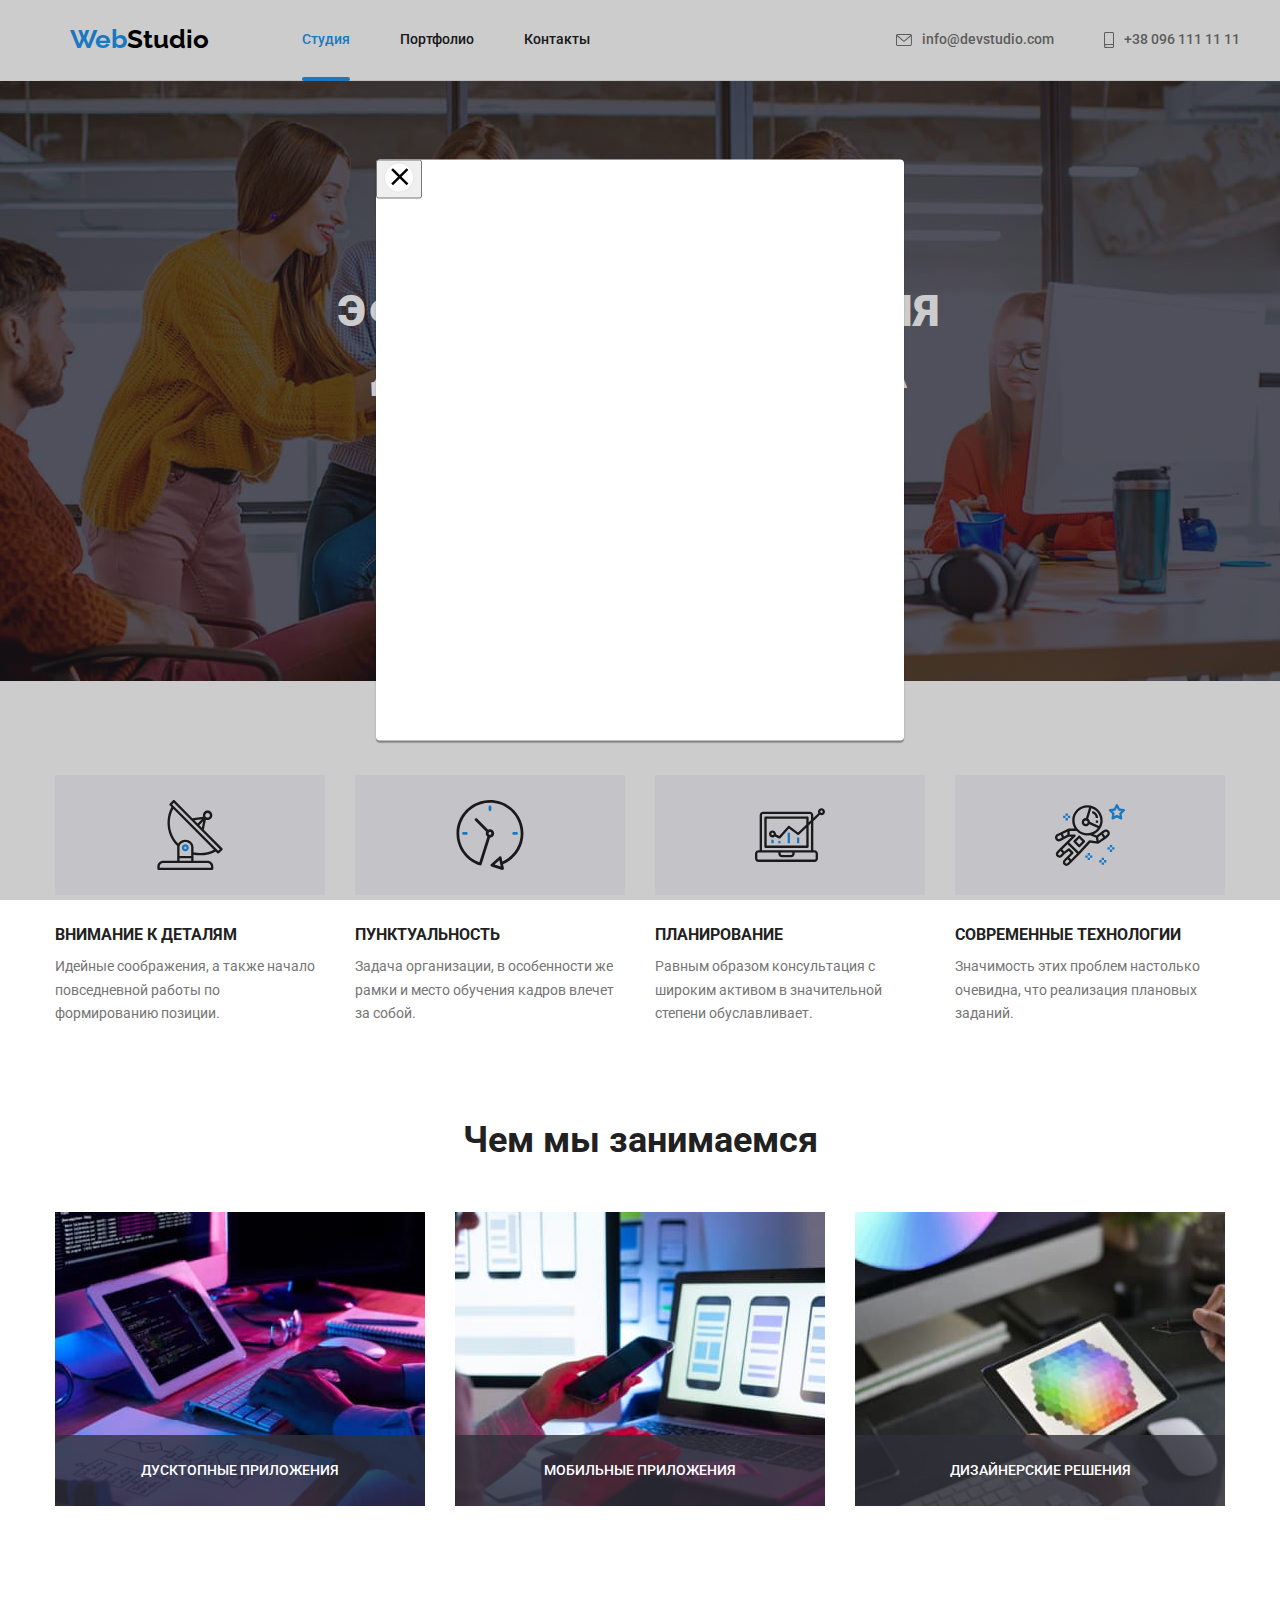
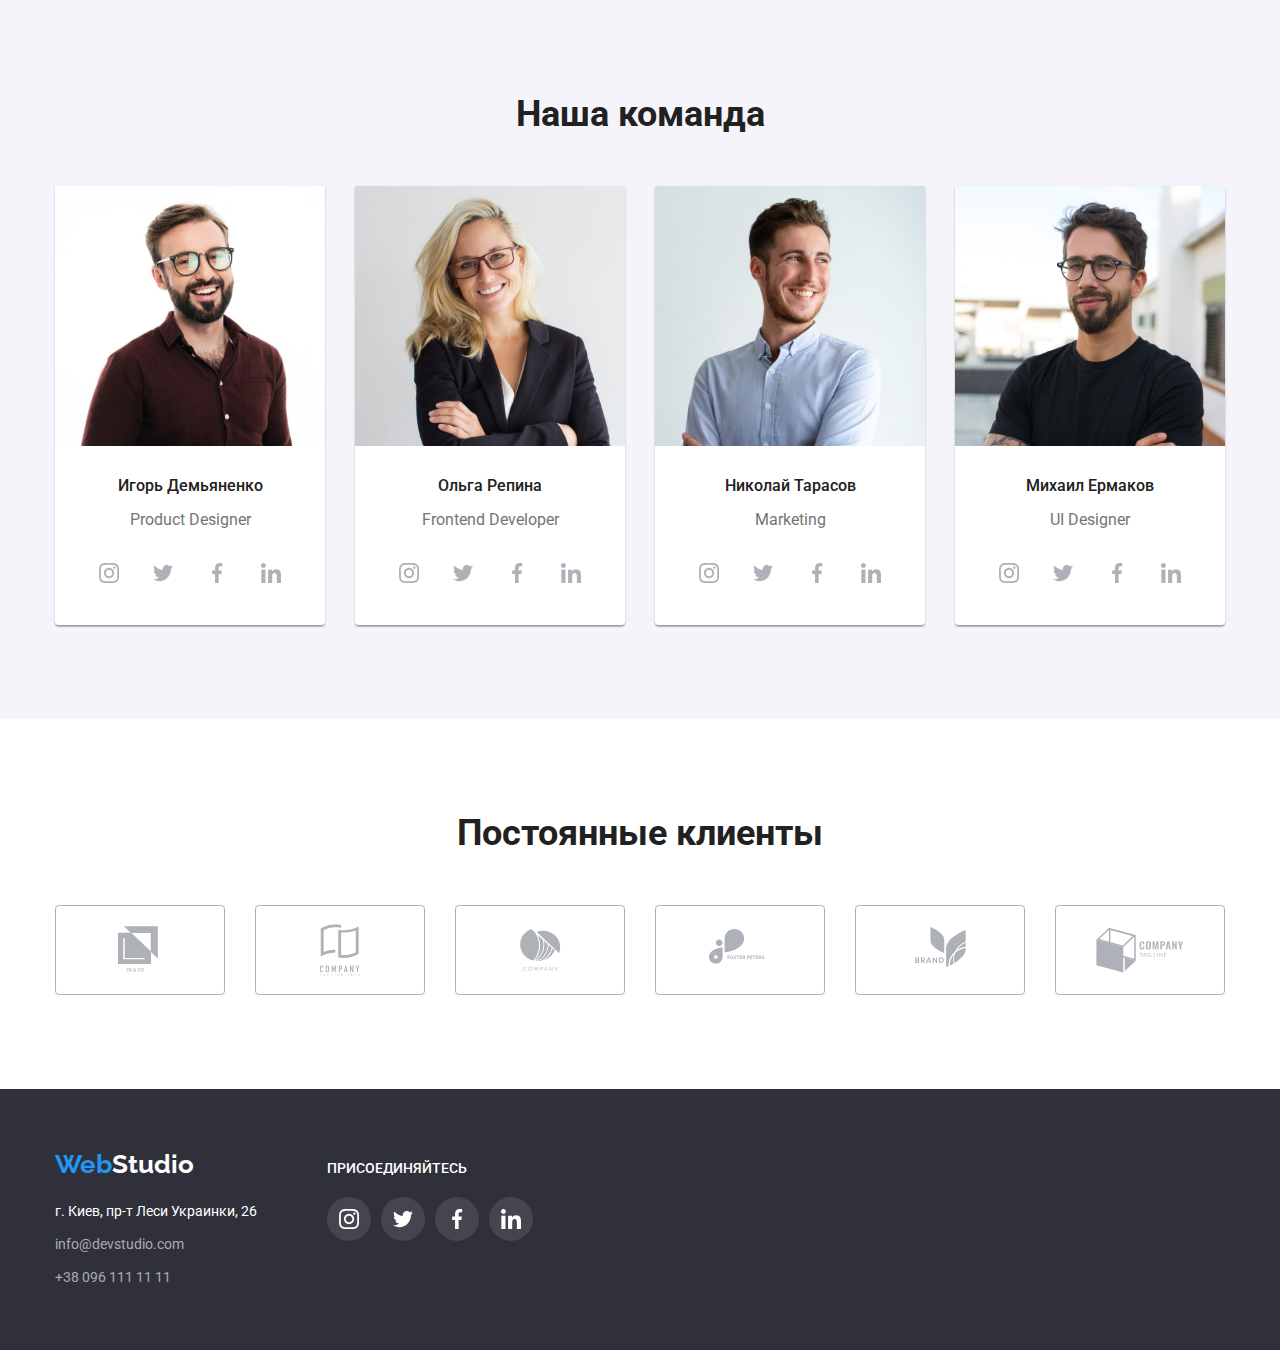
==== commit f913e01d: "оформление декоративных эффектов" ====
--- a/index.html
+++ b/index.html
@@ -381,8 +381,18 @@
 
             </div>
         </div>
-        
     </footer>
+
+     <div class="backdrop">
+        <div class="modal">
+            <button type="button" class="modal-close">
+                <svg class="modal-close-btn">
+                    <use href="./images/close.svg#icon-close">
+                </svg>
+            </button>
+        </div>
+    </div>
+    
     
 </body>
 </html>--- a/css/styles.css
+++ b/css/styles.css
@@ -174,6 +174,8 @@
 .icon-nav {
   margin-right: 10px;
   fill: var(--title-text-color);
+
+  transition: fill var(--duration) var(--timing-function);
 }
 
 /* =====END HEADER=====  */
@@ -392,8 +394,7 @@
   border-radius: 50%;
   fill: var(--icon-color);
 
-  transition: background-color var(--duration) var(--timing-function),
-  fill var(--duration) var(--timing-function);
+  transition: background-color var(--duration) var(--timing-function);
 }
 
 .social-list-link:hover,
@@ -409,6 +410,8 @@
 .social-list-icon {
   width: 20px;
   height: 20px;
+
+  transition: fill var(--duration) var(--timing-function);
 }
 
 /* button */
@@ -495,6 +498,8 @@
 .content-link {
   display: block;
   text-decoration: none;
+
+  transition: box-shadow var(--duration) var(--timing-function);
 }
 
 .content-link:hover,
@@ -502,9 +507,6 @@
   box-shadow: 0px 1px 1px rgba(0, 0, 0, 0.12),
  0px 4px 4px rgba(0, 0, 0, 0.06),
  1px 4px 6px rgba(0, 0, 0, 0.16);
-
- transition: box-shadow var(--duration) var(--timing-function);
-
 }
 
 .content-link .content-title {
@@ -512,6 +514,34 @@
   font-weight: 700;
   font-size: 18px;
   line-height: 2;
+}
+
+.content-wrapper {
+  position: relative;
+  overflow: hidden;
+}
+
+.content-overlay {
+  position: absolute;
+  left: 0;
+  top: 0;
+  width: 100%;
+  height: 100%;
+  padding: 63px 24px;
+  font-weight: 400;
+  font-size: 18px;
+  line-height: 1.6;
+  color: var(--primary-write-color);
+  background-color:rgba(33, 150, 243, 0.9);
+
+  transform: translateY(100%);
+  transition: transform var(--duration) var(--timing-function);
+
+}
+
+.content-link:hover .content-overlay,
+.content-link:focus .content-overlay {
+  transform: translateY(0%);
 }
 
 .content-box {
@@ -559,13 +589,16 @@
   height: 100%;
   fill: var(--icon-color);
 
-  transition: border var(--duration) var(--timing-function),
-  fill var(--duration) var(--timing-function);
+  transition: border var(--duration) var(--timing-function);
 }
 
 .company-list-link:hover,
 .company-list-link:focus {
   border-color: var(--accent-color);
+}
+
+.company-list-icon {
+  transition: fill var(--duration) var(--timing-function);
 }
 
 .company-list-link:hover .company-list-icon,
@@ -690,3 +723,40 @@
 }
 /* =====END FOOTER===== */
 
+
+/* =====MODAL===== */
+
+.backdrop {
+  position: fixed;
+  top: 0;
+  left: 0;
+  width: 100%;
+  height: 100%;
+  background-color: rgba(0, 0, 0, 0.2);
+}
+
+.modal {
+  position: absolute;
+  left: 50%;
+  top: 50%;
+  transform: translate(-50%, -50%);
+  width: 528px;
+  height: 581px;
+
+  background-color: var(--primary-write-color);
+  box-shadow: 0px 1px 3px rgba(0, 0, 0, 0.12),
+  0px 1px 1px rgba(0, 0, 0, 0.14),
+  0px 2px 1px rgba(0, 0, 0, 0.2);
+  border-radius: 4px;
+}
+
+.modal-close-btn {
+  width: 30px;
+  height: 30px;
+  
+
+  background: #FFFFFF;
+  border: 1px solid rgba(0, 0, 0, 0.1);
+  border-radius: 50%;
+  cursor: pointer;
+}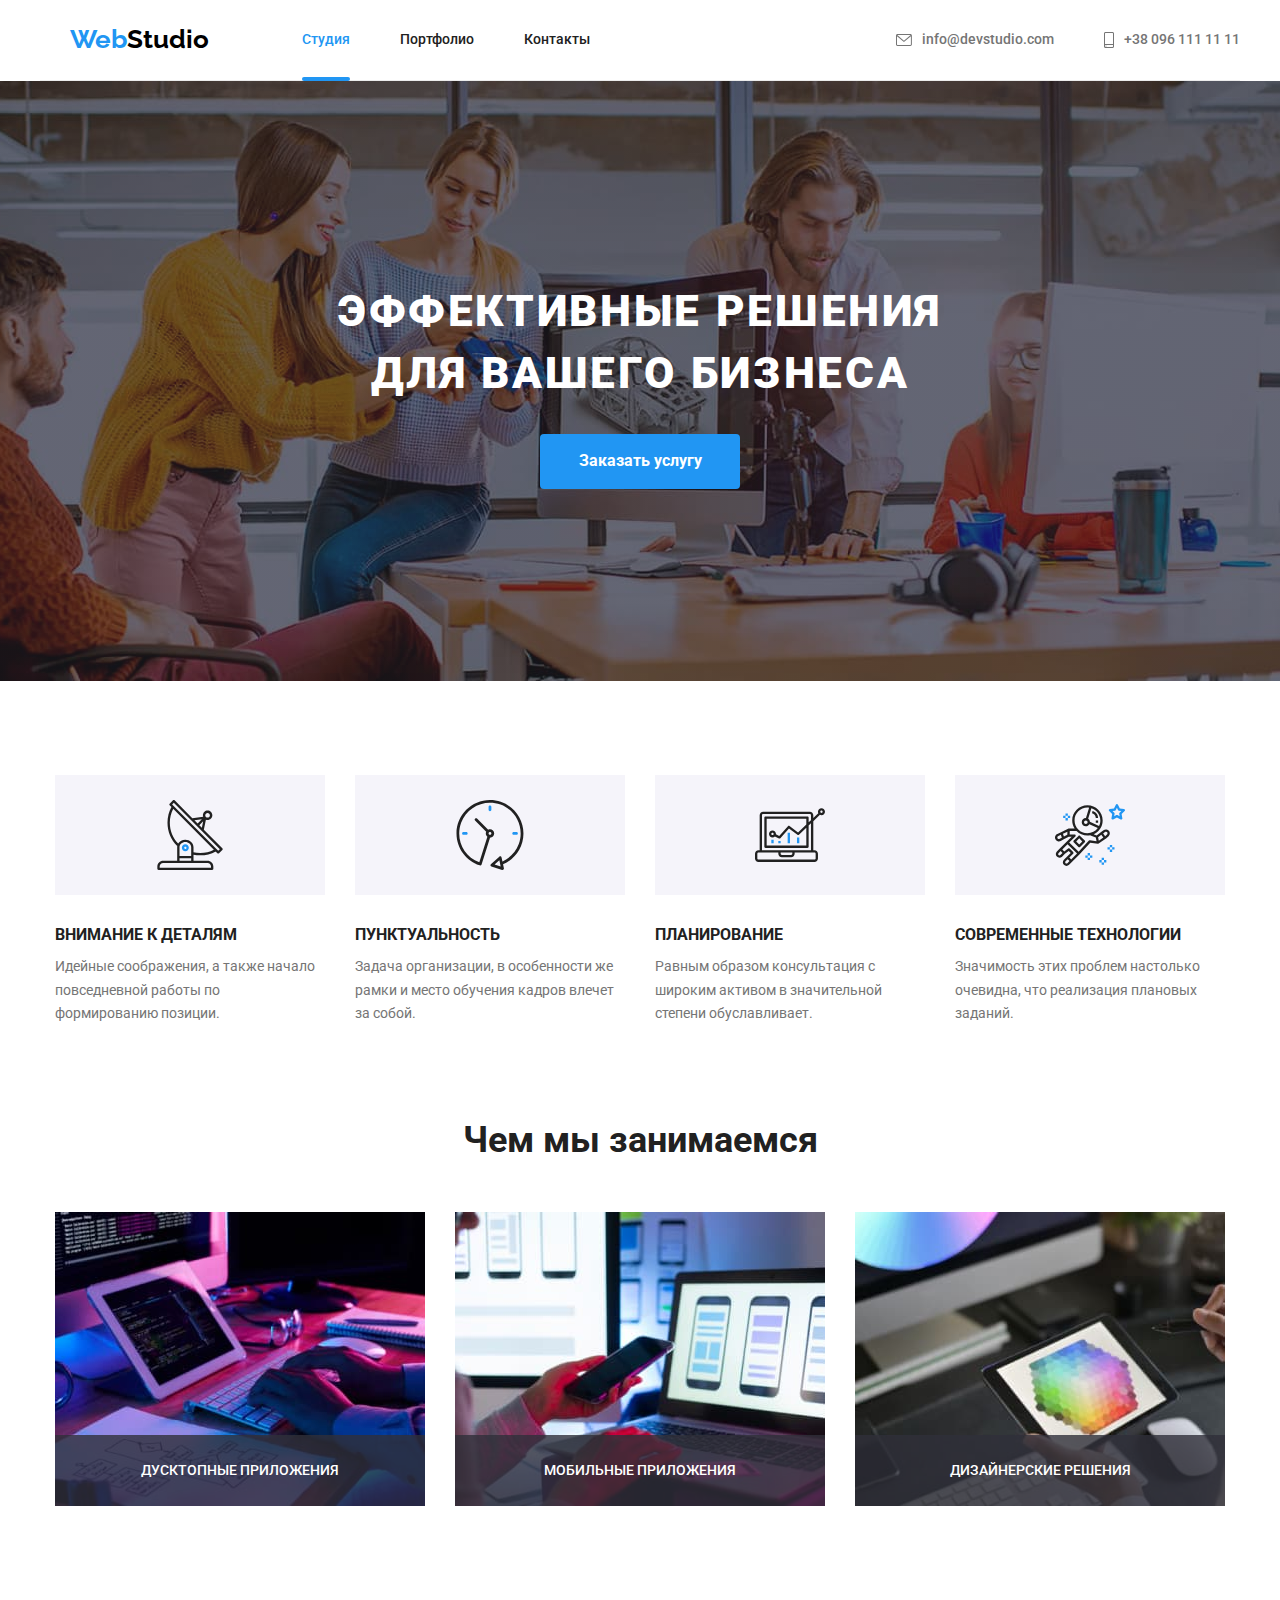
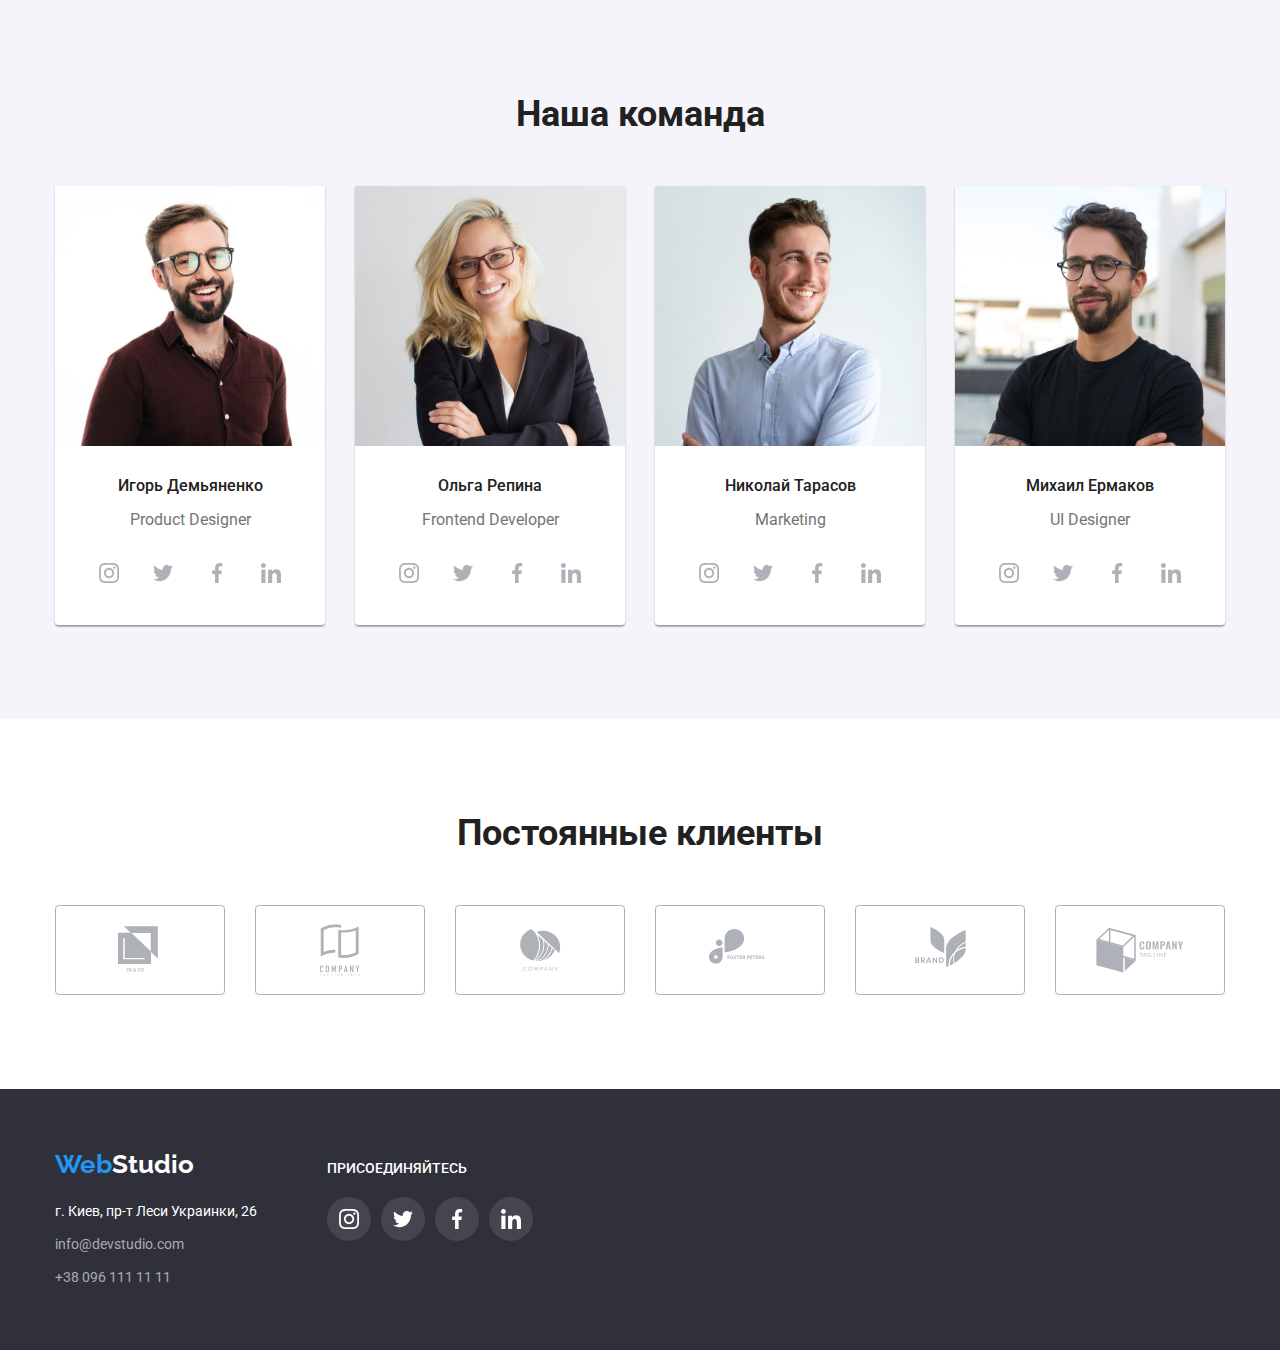
==== commit 21a99238: "оформление декоративных эффектов" ====
--- a/index.html
+++ b/index.html
@@ -52,10 +52,8 @@
     <main>
         <section class="hero overlay">
             <div class="container">
-                <!-- <div class="hero-text"> -->
                     <h1 class="hero-title">Эффективные решения для вашего бизнеса</h1>
-                    <button type="button" class="hero-btn">Заказать услугу</button>
-                <!-- </div>  -->
+                    <button type="button" class="hero-btn" data-modal-open>Заказать услугу</button>
             </div>
         </section>
 
@@ -383,16 +381,17 @@
         </div>
     </footer>
 
-     <div class="backdrop">
+     <div class="backdrop is-hidden" data-modal>
         <div class="modal">
-            <button type="button" class="modal-close">
+            <button type="button" class="modal-close" data-modal-close>
                 <svg class="modal-close-btn">
-                    <use href="./images/close.svg#icon-close">
+                    <use href="./images/sprite.svg#icon-close"></use>
                 </svg>
             </button>
         </div>
     </div>
-    
-    
+
+    <script src="./js/modal.js"></script>
+
 </body>
 </html>--- a/css/styles.css
+++ b/css/styles.css
@@ -751,6 +751,9 @@
 }
 
 .modal-close-btn {
+  position: absolute;
+  top: 8px;
+  right: 8px;
   width: 30px;
   height: 30px;
   
@@ -759,4 +762,10 @@
   border: 1px solid rgba(0, 0, 0, 0.1);
   border-radius: 50%;
   cursor: pointer;
-}+}
+
+.is-hidden {
+  opacity: 0;
+  visibility: hidden;
+  pointer-events: none;
+} 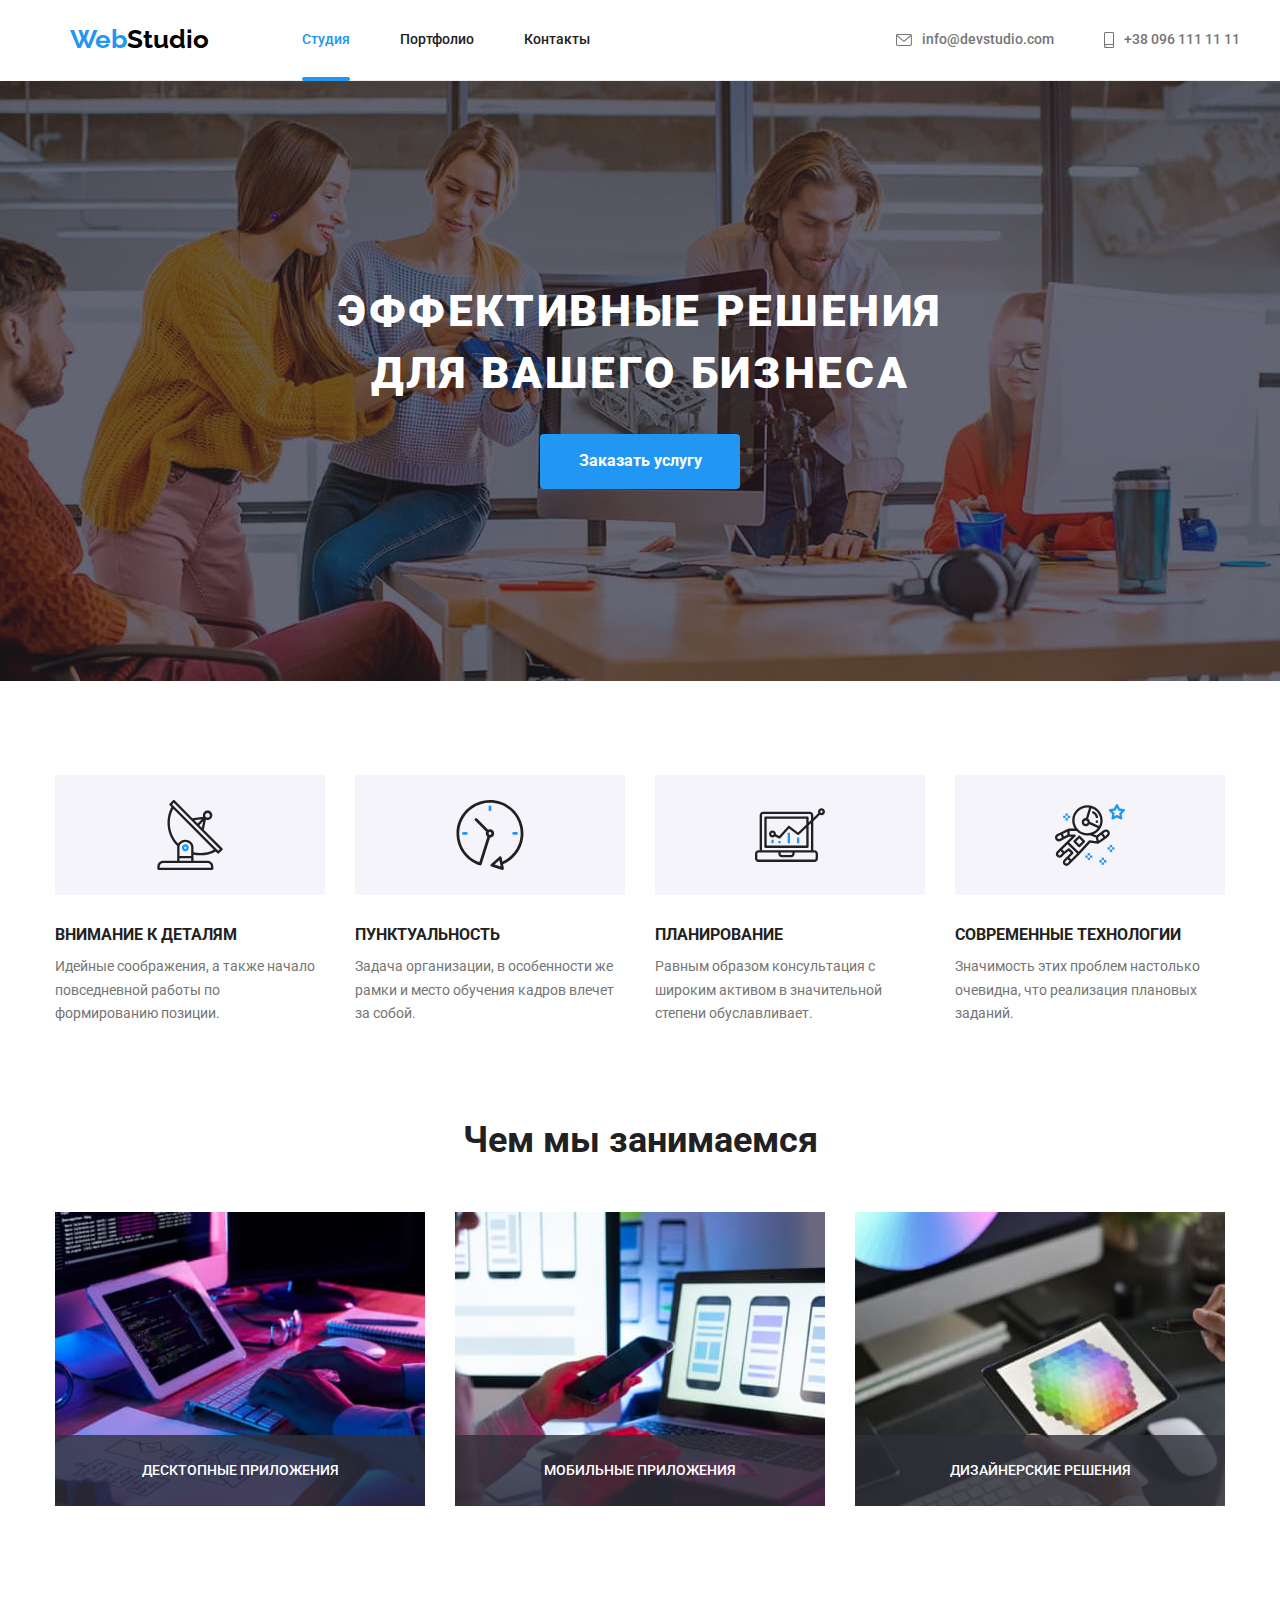
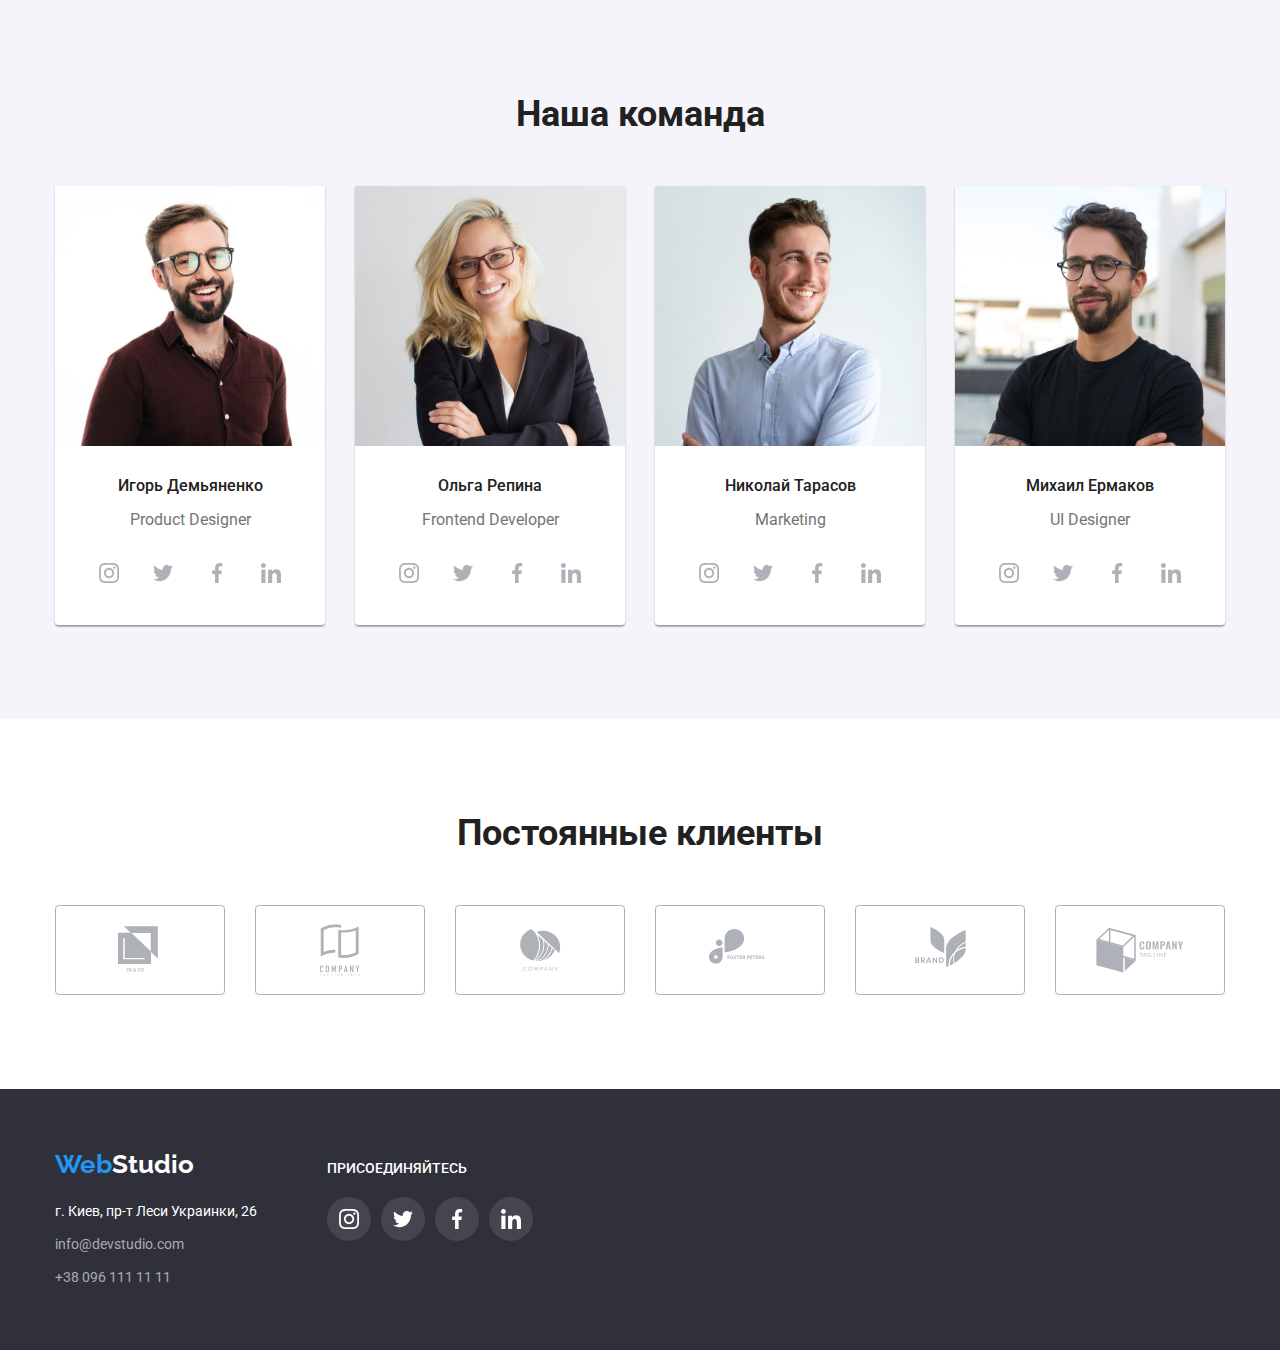
==== commit 4f0e067d: "оформление декоративных эффектов" ====
--- a/index.html
+++ b/index.html
@@ -108,7 +108,7 @@
                 <ul class="section-work list">
                             <li class="section-work-item">
                                 <img src="./images/img_1.jpg" alt="Человек за столом пишет код на планшете" width="370" height="294">
-                                     <p class="section-work-text">ДУСКТОПНЫЕ ПРИЛОЖЕНИЯ</p>
+                                     <p class="section-work-text">ДЕСКТОПНЫЕ ПРИЛОЖЕНИЯ</p>
                             </li>
                             <li class="section-work-item">
                                 <img src="./images/img_2.jpg" alt="Человек с телефоном в рука перед ним стоит ноутбук" width="370" height="294">
--- a/css/styles.css
+++ b/css/styles.css
@@ -733,6 +733,8 @@
   width: 100%;
   height: 100%;
   background-color: rgba(0, 0, 0, 0.2);
+
+  transition: all var(--duration) var(--timing-function);
 }
 
 .modal {
@@ -750,19 +752,31 @@
   border-radius: 4px;
 }
 
-.modal-close-btn {
+.modal-close {
+  display: flex;
+  justify-content: center;
+  align-items: center;
+  padding: 0;
   position: absolute;
   top: 8px;
   right: 8px;
   width: 30px;
   height: 30px;
   
-
   background: #FFFFFF;
   border: 1px solid rgba(0, 0, 0, 0.1);
   border-radius: 50%;
   cursor: pointer;
 }
+
+
+.modal-close-btn {
+  
+  width: 18px;
+  height: 18px;
+
+}
+
 
 .is-hidden {
   opacity: 0;
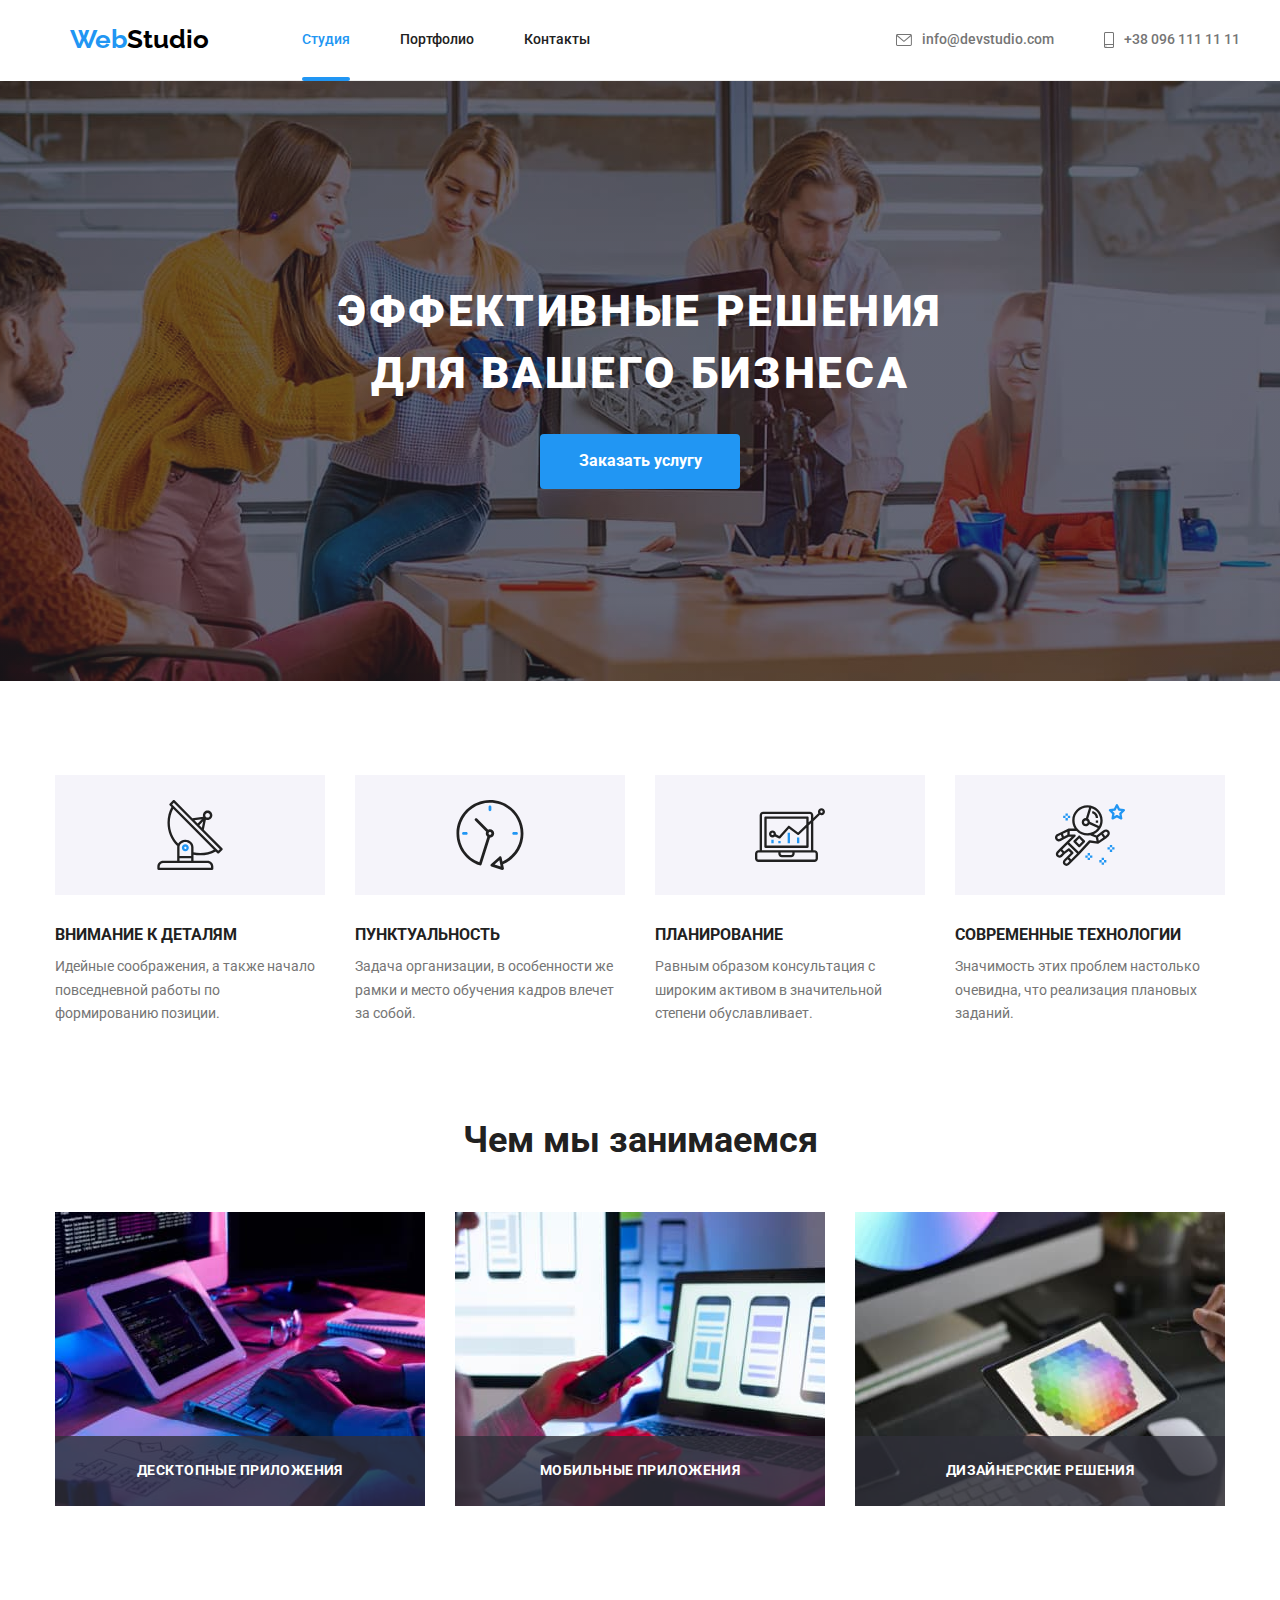
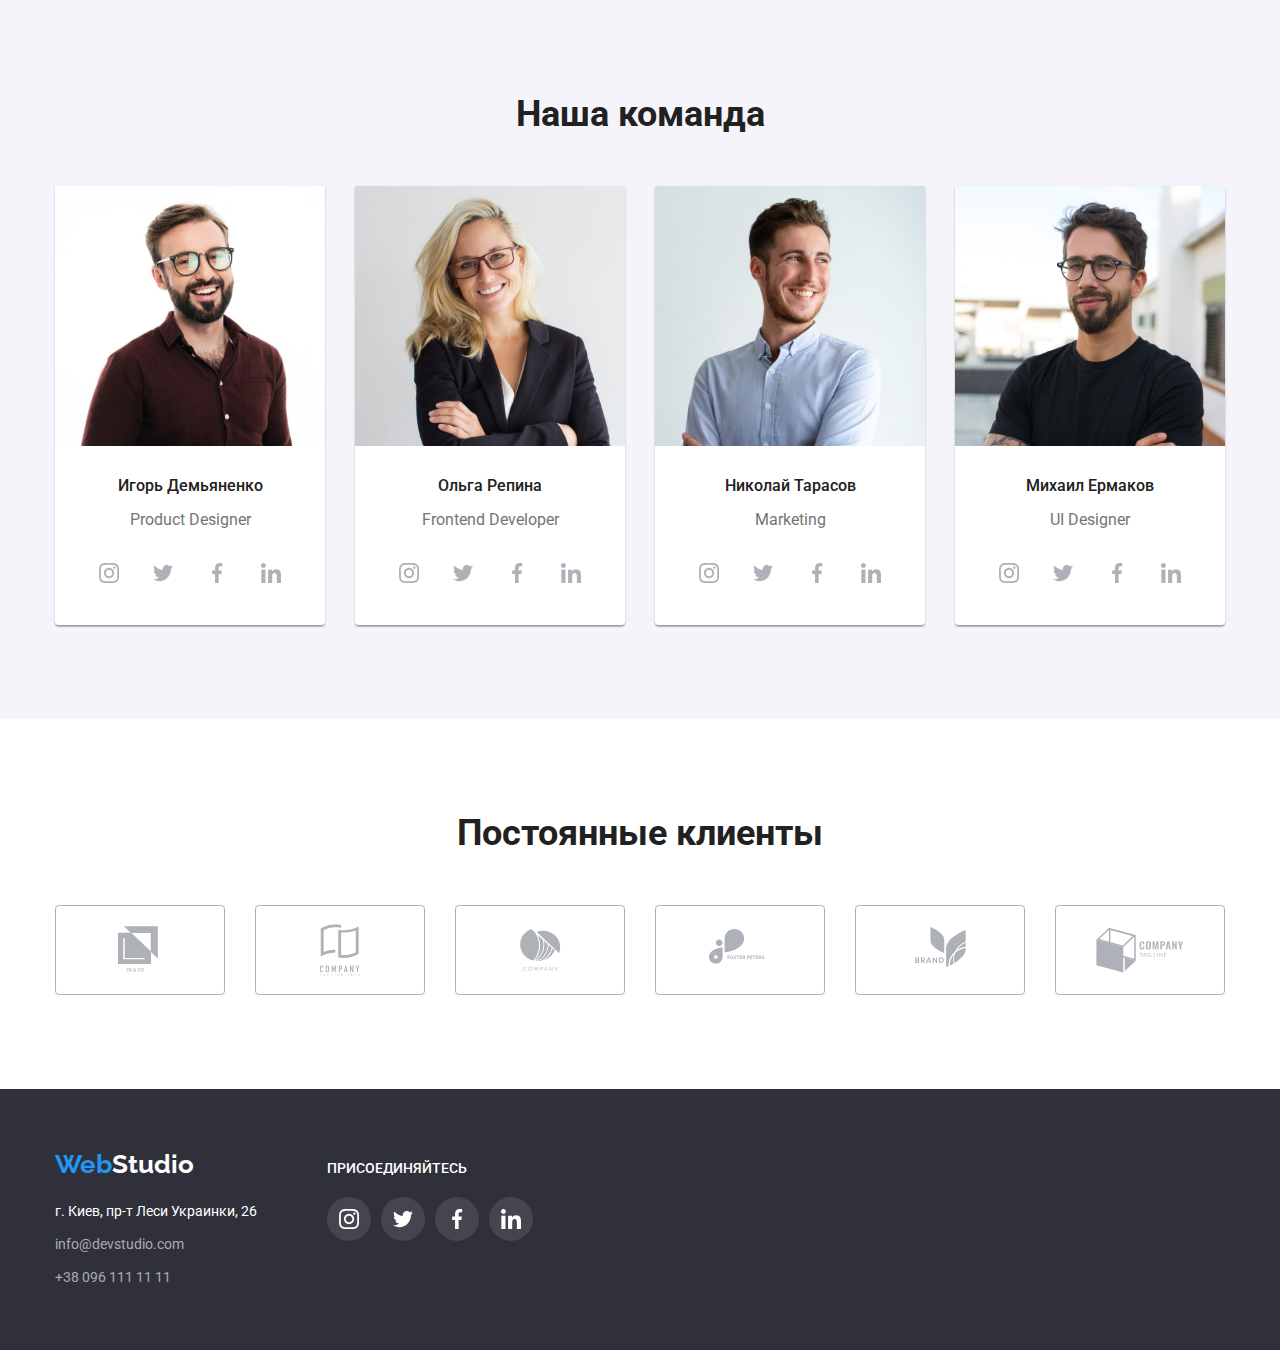
==== commit 0a1666e9: "оформление декоративных эффектов" ====
--- a/index.html
+++ b/index.html
@@ -106,17 +106,32 @@
         <div class="container">
             <h2 class="section-title">Чем мы занимаемся</h2>
                 <ul class="section-work list">
-                            <li class="section-work-item">
-                                <img src="./images/img_1.jpg" alt="Человек за столом пишет код на планшете" width="370" height="294">
-                                     <p class="section-work-text">ДЕСКТОПНЫЕ ПРИЛОЖЕНИЯ</p>
+                            <li class="section-work-list">
+                                <div class="section-work-item">
+                                    <img src="./images/img_1.jpg" alt="Человек за столом пишет код на планшете" width="370" height="294">
+                                
+                                     <div class="section-work-name">
+                                         <p class="section-work-text">ДЕСКТОПНЫЕ ПРИЛОЖЕНИЯ</p>
+                                    </div>
+                                </div>
                             </li>
-                            <li class="section-work-item">
-                                <img src="./images/img_2.jpg" alt="Человек с телефоном в рука перед ним стоит ноутбук" width="370" height="294">
-                                    <p class="section-work-text">МОБИЛЬНЫЕ ПРИЛОЖЕНИЯ</p>
+                            <li class="section-work-list">
+                                <div class="section-work-item">
+                                    <img src="./images/img_2.jpg" alt="Человек за столом пишет код на планшете" width="370" height="294">
+                                
+                                     <div class="section-work-name">
+                                         <p class="section-work-text">МОБИЛЬНЫЕ ПРИЛОЖЕНИЯ</p>
+                                    </div>
+                                </div>
                             </li>
-                            <li class="section-work-item">
-                                <img src="./images/img_3.jpg" alt="Человек с планшетом в руках" width="370" height="294">
-                                    <p class="section-work-text">ДИЗАЙНЕРСКИЕ РЕШЕНИЯ</p>
+                            <li class="section-work-list">
+                                <div class="section-work-item">
+                                    <img src="./images/img_3.jpg" alt="Человек за столом пишет код на планшете" width="370" height="294">
+                                
+                                     <div class="section-work-name">
+                                         <p class="section-work-text">ДИЗАЙНЕРСКИЕ РЕШЕНИЯ</p>
+                                    </div>
+                                </div>
                             </li>
                 </ul>
         </div>
--- a/css/styles.css
+++ b/css/styles.css
@@ -302,12 +302,16 @@
   display: flex;
 }
 
+.section-work-list {
+  width: 370px;
+  
+}
+
 .section-work-item {
-  width: 370px;
   position: relative;
 }
 
-.section-work-text {
+.section-work-name {
   position: absolute;
   left: 0;
   bottom: 0;
@@ -315,13 +319,20 @@
   min-height: 70px;
   padding-top: 27px;
   padding-bottom: 27px;
+  background-color: rgba(47, 48, 58, 0.8);
+}
+
+.section-work-text {
+  font-weight: 700;
+  line-height: 1.14;
+  color: var(--primary-write-color);
   text-align: center;
-  color: var(--primary-write-color);
-  background-color: rgba(47, 48, 58, 0.8);
-}
-
-
-.section-work-item:not(:last-child) {
+  letter-spacing: 0.03em;
+
+}
+
+
+.section-work-list:not(:last-child) {
   margin-right: 30px;
 }
 
@@ -528,15 +539,18 @@
   width: 100%;
   height: 100%;
   padding: 63px 24px;
+  color: var(--primary-write-color);
+  background-color:rgba(33, 150, 243, 0.9);
+
+  transform: translateY(101%);
+  transition: transform var(--duration) var(--timing-function);
+}
+
+
+.overlay-text{
   font-weight: 400;
   font-size: 18px;
   line-height: 1.6;
-  color: var(--primary-write-color);
-  background-color:rgba(33, 150, 243, 0.9);
-
-  transform: translateY(100%);
-  transition: transform var(--duration) var(--timing-function);
-
 }
 
 .content-link:hover .content-overlay,
